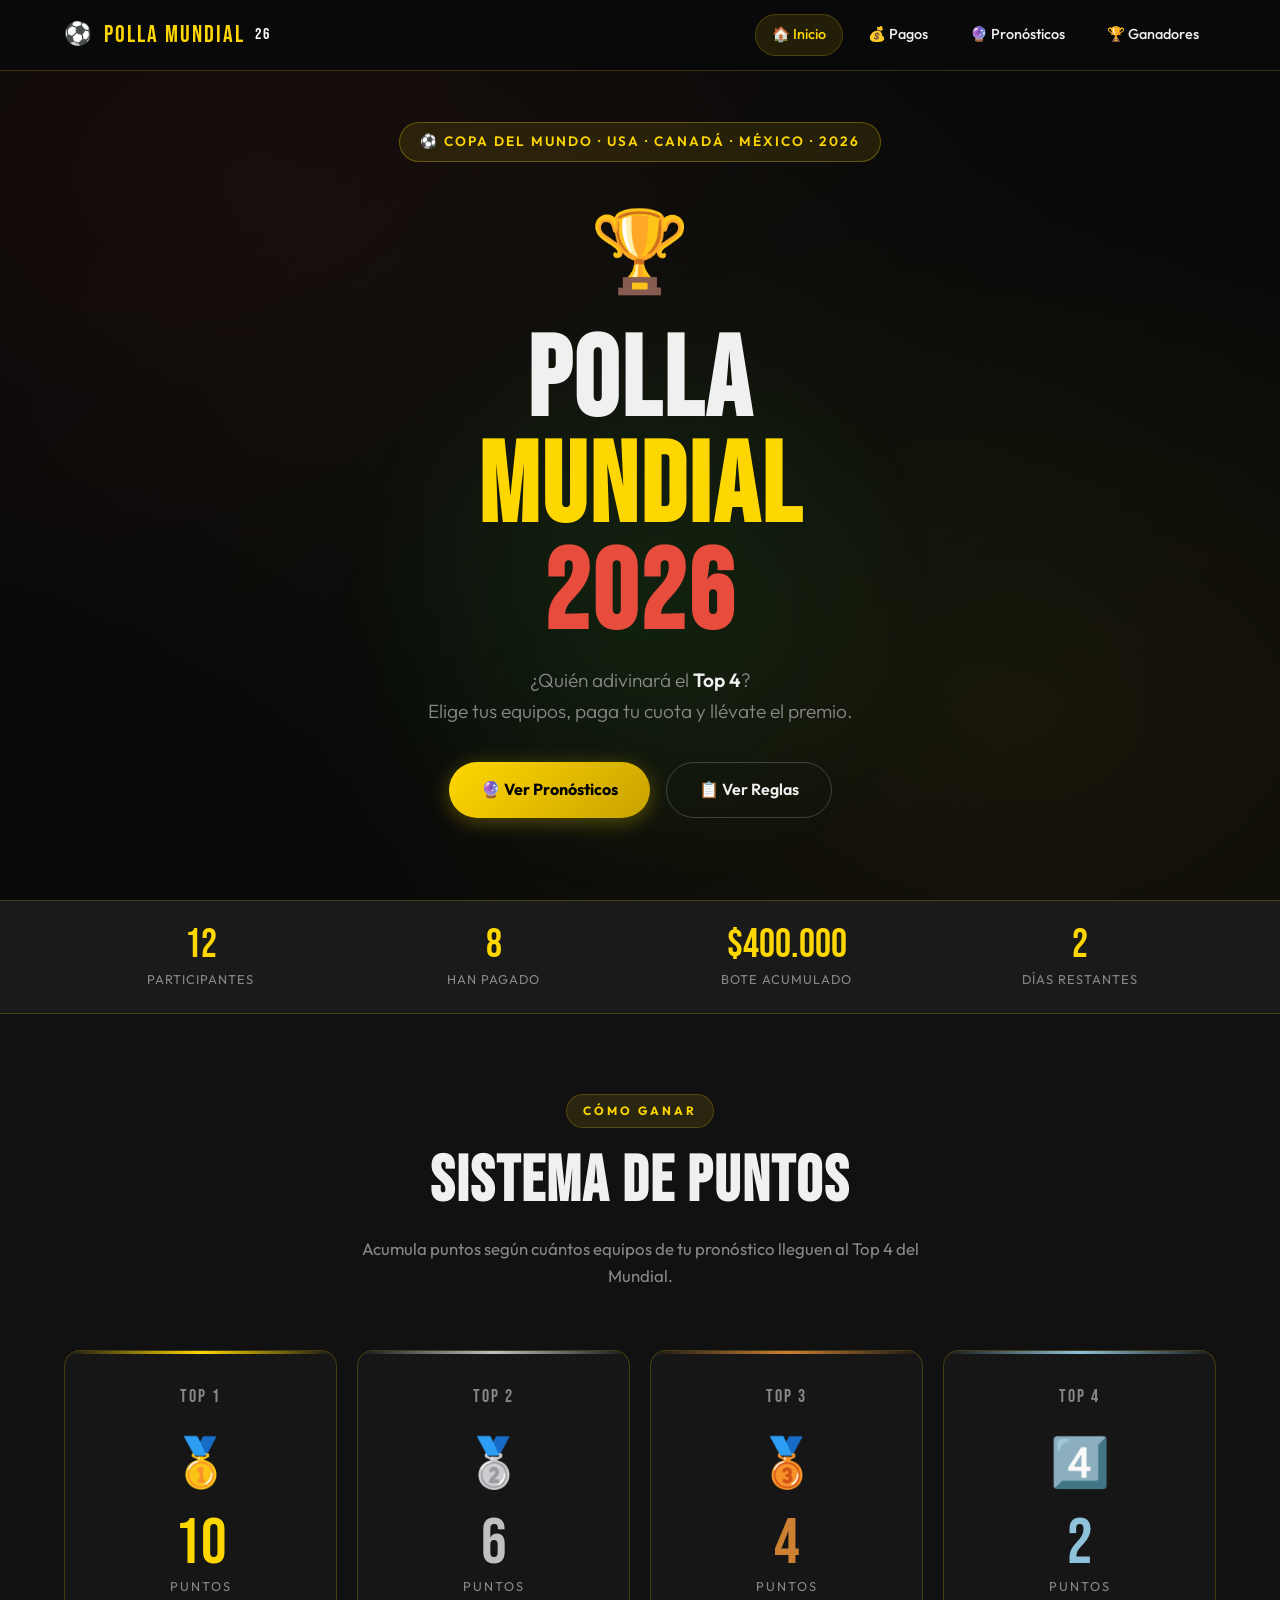
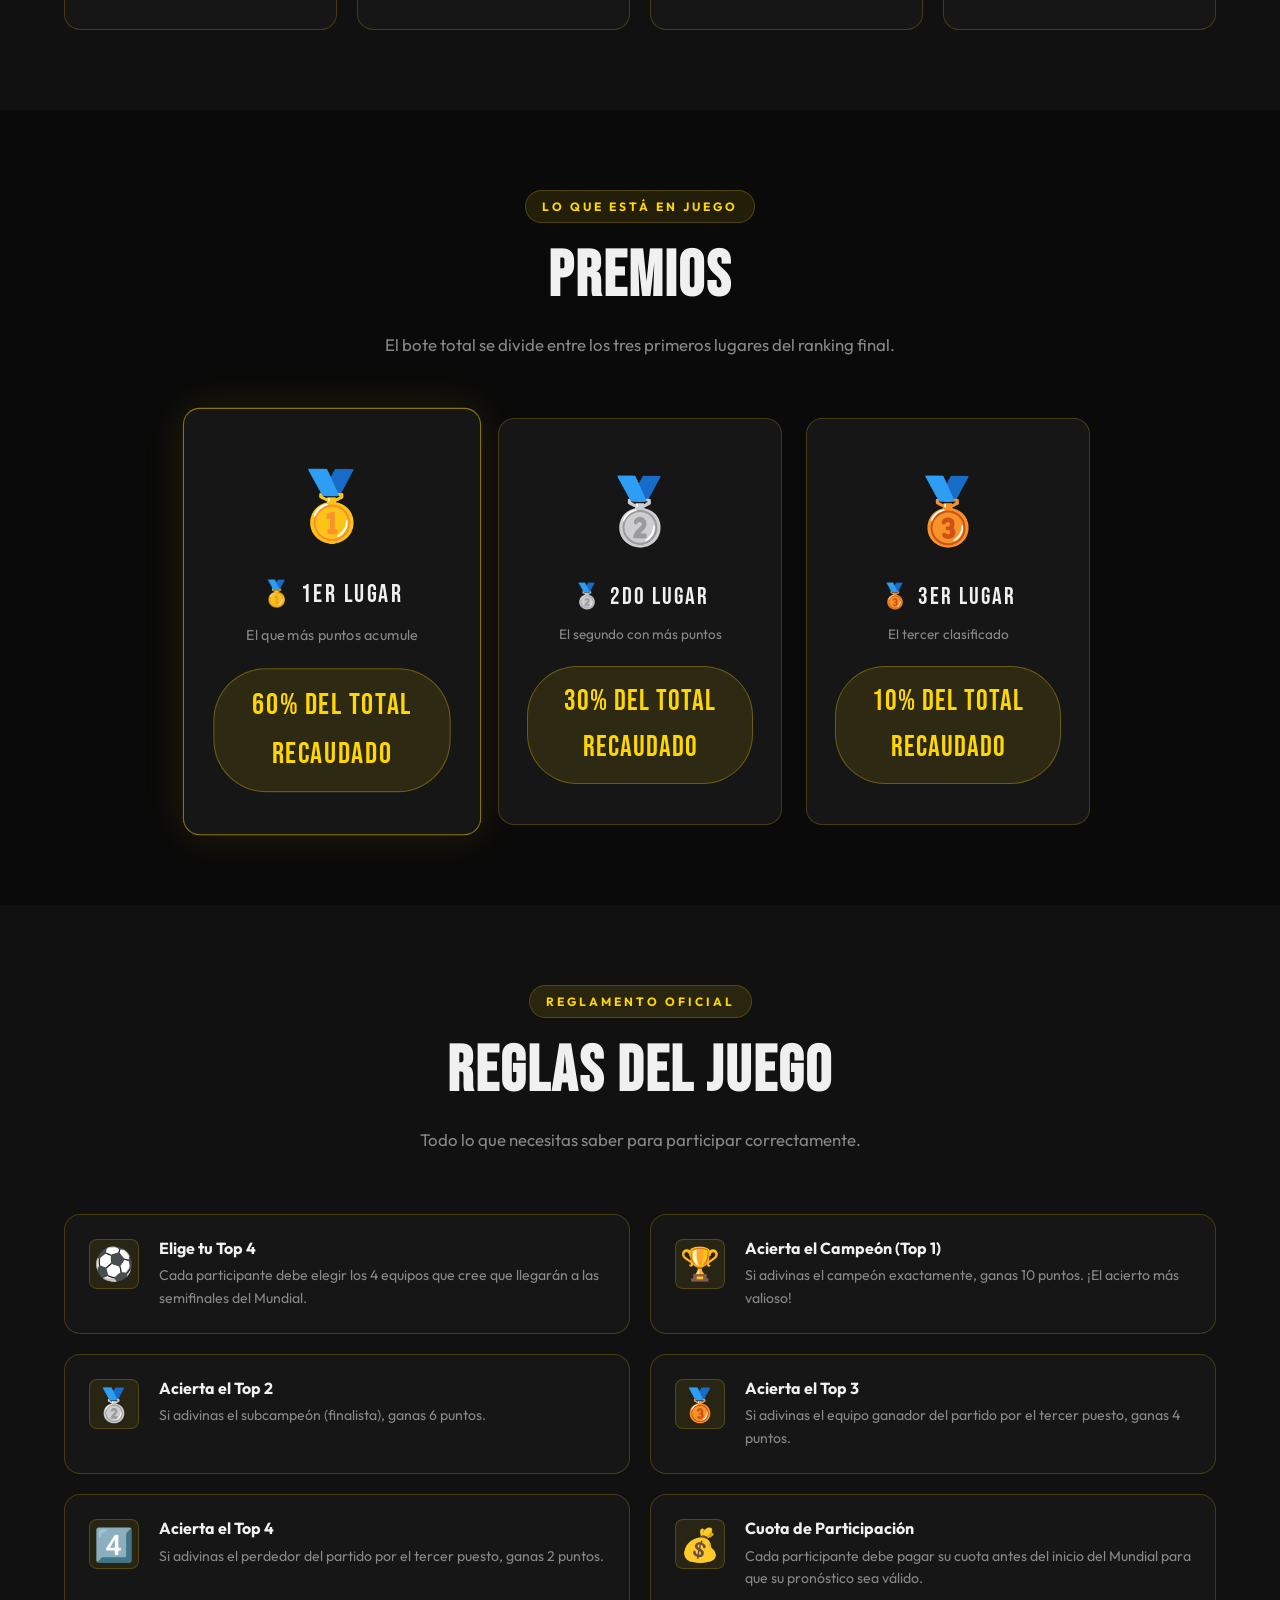
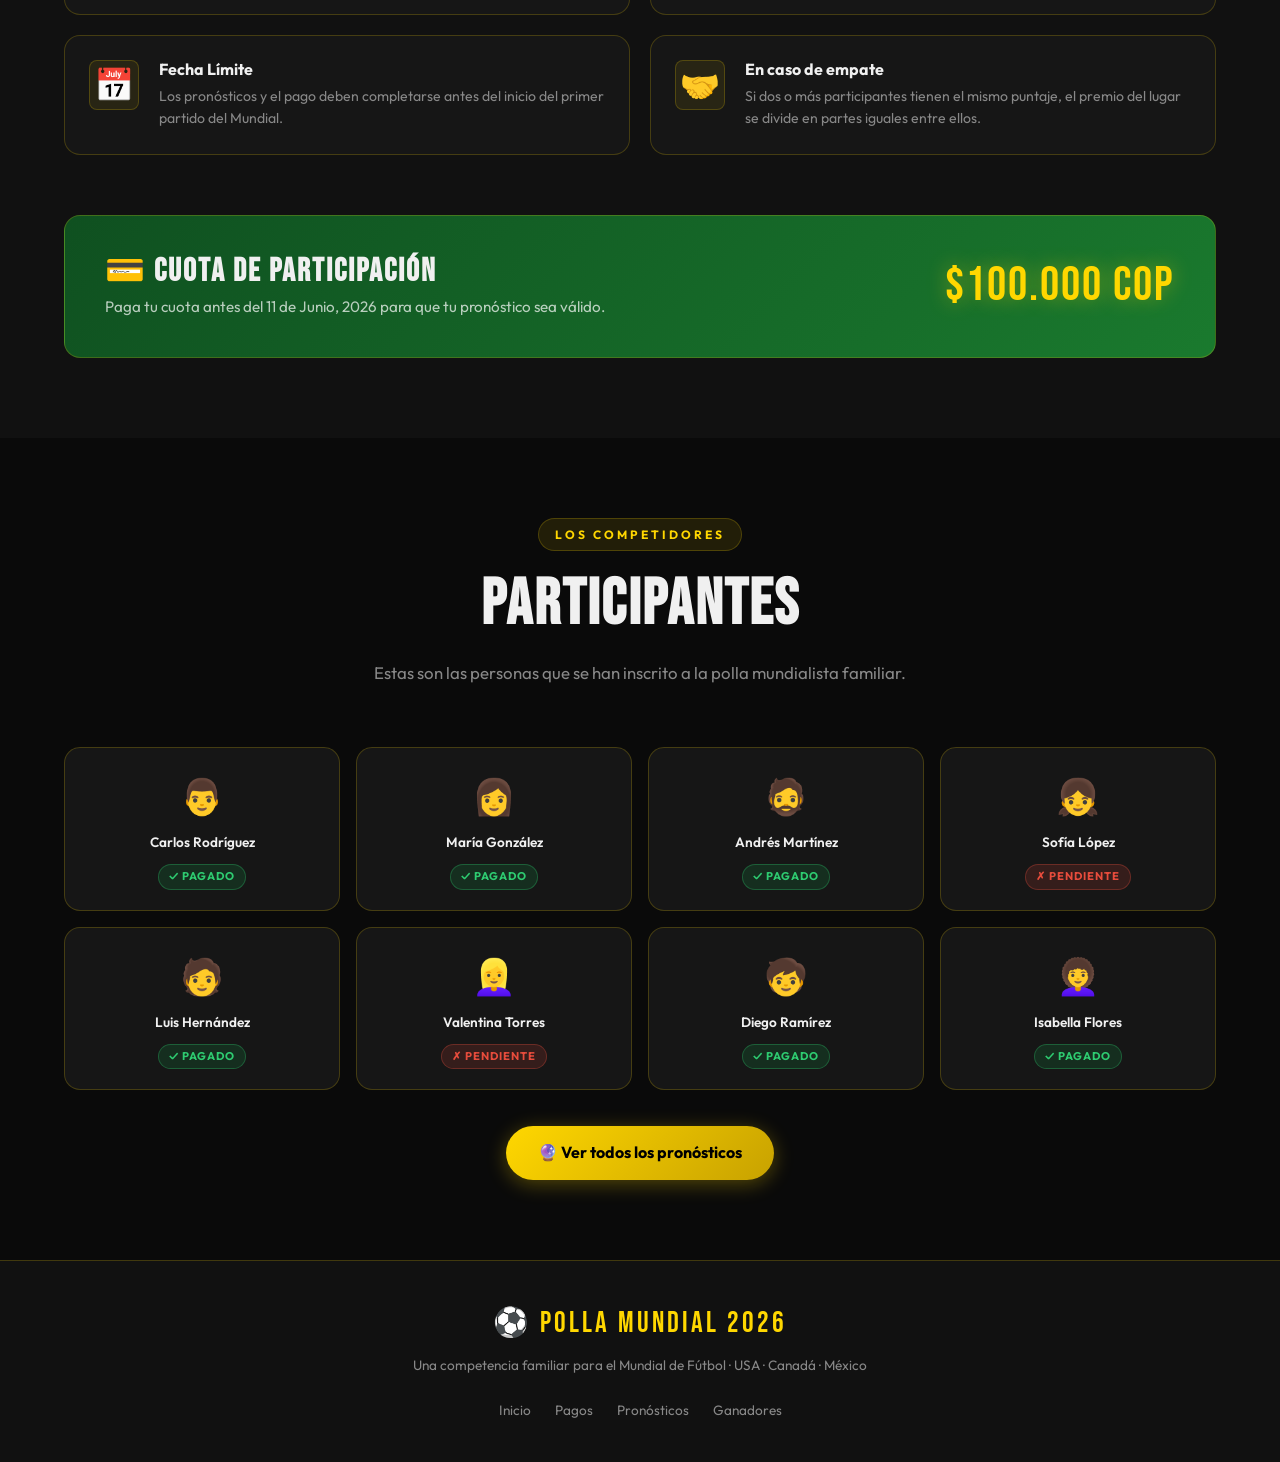
==== index.html @ 1002a7da "Initial commit – sitio Mundial 2026" ====
<!doctype html>
<html lang="es">
  <head>
    <meta charset="UTF-8" />
    <meta name="viewport" content="width=device-width, initial-scale=1.0" />
    <title>Polla Mundialista 2026 – Copa del Mundo Familiar</title>
    <meta
      name="description"
      content="Adivina el Top 4 del Mundial 2026 y compite con tu familia por increíbles premios. Consulta participantes, pronósticos y reglas."
    />
    <link rel="stylesheet" href="css/index.css" />
    <link
      rel="icon"
      href="data:image/svg+xml,<svg xmlns=%22http://www.w3.org/2000/svg%22 viewBox=%220 0 100 100%22><text y=%22.9em%22 font-size=%2290%22>⚽</text></svg>"
    />
  </head>
  <body>
    <!-- ===== NAVBAR ===== -->
    <nav>
      <div class="nav-inner">
          <button class="nav-toggle" aria-label="Menu"><span></span></button>
        <a href="index.html" class="nav-logo">
          <span class="ball">⚽</span> POLLA MUNDIAL
          <span style="color: white; font-size: 1rem">26</span>
        </a>
        <ul class="nav-links">
          <li><a href="index.html" class="active">🏠 Inicio</a></li>
          <li><a href="pagos.html">💰 Pagos</a></li>
          <li><a href="pronosticos.html">🔮 Pronósticos</a></li>
          <li><a href="ganadores.html">🏆 Ganadores</a></li>
        </ul>
      </div>
    </nav>

    <!-- ===== HERO ===== -->
    <header class="hero">
      <div class="hero-content">
        <div class="hero-badge">
          ⚽ Copa del Mundo · USA · Canadá · México · 2026
        </div>
        <span class="hero-trophy">🏆</span>
        <h1>
          POLLA<br />
          <span class="gold">MUNDIAL</span><br />
          <span class="red">2026</span>
        </h1>
        <p class="hero-subtitle">
          ¿Quién adivinará el <strong>Top 4</strong>?<br />
          Elige tus equipos, paga tu cuota y llévate el premio.
        </p>
        <div class="hero-buttons">
          <a href="pronosticos.html" class="btn-primary">🔮 Ver Pronósticos</a>
          <a href="#reglas" class="btn-secondary">📋 Ver Reglas</a>
        </div>
      </div>
    </header>

    <!-- ===== STATS BAR ===== -->
    <div class="stats-bar" id="stats-bar">
      <div class="stats-inner">
        <div class="stat-item">
          <div class="stat-number" id="stat-total">0</div>
          <div class="stat-label">Participantes</div>
        </div>
        <div class="stat-item">
          <div class="stat-number" id="stat-pagados">0</div>
          <div class="stat-label">Han Pagado</div>
        </div>
        <div class="stat-item">
          <div class="stat-number" id="stat-bote">$0</div>
          <div class="stat-label">Bote Acumulado</div>
        </div>
        <div class="stat-item">
          <div class="stat-number">2</div>
          <div class="stat-label">Días Restantes</div>
        </div>
      </div>
    </div>

    <!-- ===== SISTEMA DE PUNTOS ===== -->
    <section class="puntos-section" id="puntos">
      <div class="section-inner">
        <div class="section-header">
          <span class="section-tag">Cómo Ganar</span>
          <h2>SISTEMA DE PUNTOS</h2>
          <p>
            Acumula puntos según cuántos equipos de tu pronóstico lleguen al Top
            4 del Mundial.
          </p>
        </div>
        <div class="puntos-grid" id="puntos-grid"></div>
      </div>
    </section>

    <!-- ===== PREMIOS ===== -->
    <section class="premios-section" id="premios">
      <div class="section-inner">
        <div class="section-header">
          <span class="section-tag">Lo que está en juego</span>
          <h2>PREMIOS</h2>
          <p>
            El bote total se divide entre los tres primeros lugares del ranking
            final.
          </p>
        </div>
        <div class="premios-grid" id="premios-grid"></div>
      </div>
    </section>

    <!-- ===== REGLAS ===== -->
    <section class="reglas-section" id="reglas">
      <div class="section-inner">
        <div class="section-header">
          <span class="section-tag">Reglamento oficial</span>
          <h2>REGLAS DEL JUEGO</h2>
          <p>Todo lo que necesitas saber para participar correctamente.</p>
        </div>
        <div class="reglas-grid" id="reglas-grid"></div>

        <!-- Banner cuota -->
        <div class="cuota-banner">
          <div class="cuota-banner-text">
            <h3>💳 Cuota de Participación</h3>
            <p id="cuota-texto">
              Paga tu cuota antes del <span id="fecha-limite">---</span> para
              que tu pronóstico sea válido.
            </p>
          </div>
          <div class="cuota-amount" id="cuota-monto">---</div>
        </div>
      </div>
    </section>

    <!-- ===== PARTICIPANTES PREVIEW ===== -->
    <section class="participantes-section" id="participantes">
      <div class="section-inner">
        <div class="section-header">
          <span class="section-tag">Los competidores</span>
          <h2>PARTICIPANTES</h2>
          <p>
            Estas son las personas que se han inscrito a la polla mundialista
            familiar.
          </p>
        </div>
        <div class="participantes-preview" id="participantes-preview"></div>
        <div class="ver-todos-btn">
          <a href="pronosticos.html" class="btn-primary"
            >🔮 Ver todos los pronósticos</a
          >
        </div>
      </div>
    </section>

    <!-- ===== FOOTER ===== -->
    <footer>
      <div class="footer-logo">⚽ POLLA MUNDIAL 2026</div>
      <p>
        Una competencia familiar para el Mundial de Fútbol · USA · Canadá ·
        México
      </p>
      <ul class="footer-links">
        <li><a href="index.html">Inicio</a></li>
        <li><a href="pagos.html">Pagos</a></li>
        <li><a href="pronosticos.html">Pronósticos</a></li>
        <li><a href="ganadores.html">Ganadores</a></li>
      </ul>
    </footer>

    <!-- SCRIPTS -->
    <script src="js/data.js"></script>
      <script>
        const toggleBtn = document.querySelector('.nav-toggle');
        const navLinks = document.querySelector('.nav-links');
        if (toggleBtn && navLinks) {
          toggleBtn.addEventListener('click', () => {
            navLinks.classList.toggle('open');
          });
        }
      </script>
    <script>
      // ===== STATS =====
      const totalParticipantes = PARTICIPANTES.length;
      const totalPagados = PARTICIPANTES.filter((p) => p.pagado).length;
      const cuotaNum = parseFloat(
        INFO_POLLA.cuota.replace(/[^0-9.]/g, "").replace(".", ""),
      );
      const bote = totalPagados * 50000;

      document.getElementById("stat-total").textContent = totalParticipantes;
      document.getElementById("stat-pagados").textContent = totalPagados;
      document.getElementById("stat-bote").textContent =
        "$" + (totalPagados * 50000).toLocaleString("es-CO");

      // ===== INFO =====
      document.getElementById("cuota-monto").textContent = INFO_POLLA.cuota;
      document.getElementById("fecha-limite").textContent =
        INFO_POLLA.fechaLimite;

      // ===== PUNTOS GRID =====
      const puntosData = [
        { pos: "TOP 1", medal: "🥇", pts: PUNTOS.top1, color: "#FFD700" },
        { pos: "TOP 2", medal: "🥈", pts: PUNTOS.top2, color: "#C0C0C0" },
        { pos: "TOP 3", medal: "🥉", pts: PUNTOS.top3, color: "#CD7F32" },
        { pos: "TOP 4", medal: "4️⃣", pts: PUNTOS.top4, color: "#8EC1DA" },
      ];

      const puntosGrid = document.getElementById("puntos-grid");
      puntosData.forEach((p) => {
        puntosGrid.innerHTML += `
      <div class="punto-card" style="--card-color: ${p.color}">
        <div class="position">${p.pos}</div>
        <span class="medal">${p.medal}</span>
        <div class="points">${p.pts}</div>
        <div class="points-label">Puntos</div>
      </div>`;
      });

      // ===== PREMIOS GRID =====
      const premiosGrid = document.getElementById("premios-grid");
      PREMIOS.forEach((pr, i) => {
        const medals = ["🥇", "🥈", "🥉"];
        premiosGrid.innerHTML += `
      <div class="premio-card ${i === 0 ? "first" : ""}">
        <span class="medal-big">${medals[i]}</span>
        <div class="lugar">${pr.posicion}</div>
        <div class="desc">${pr.descripcion}</div>
        <div class="monto">${pr.premio}</div>
      </div>`;
      });

      // ===== REGLAS GRID =====
      const reglasGrid = document.getElementById("reglas-grid");
      REGLAS.forEach((r) => {
        reglasGrid.innerHTML += `
      <div class="regla-card">
        <div class="regla-icon">${r.icono}</div>
        <div class="regla-text">
          <h3>${r.titulo}</h3>
          <p>${r.descripcion}</p>
        </div>
      </div>`;
      });

      // ===== PARTICIPANTES PREVIEW (solo 8) =====
      const previewGrid = document.getElementById("participantes-preview");
      PARTICIPANTES.slice(0, 8).forEach((p) => {
        previewGrid.innerHTML += `
      <div class="participante-mini">
        <div class="avatar">${p.emoji}</div>
        <div class="pname">${p.nombre}</div>
        <span class="badge-pagado ${p.pagado ? "si" : "no"}">${p.pagado ? "✓ Pagado" : "✗ Pendiente"}</span>
      </div>`;
      });
    </script>
  </body>
</html>
---- css/index.css ----
/* =============================================
   CSS - PÁGINA PRINCIPAL (index.html)
   Estilo: Mundial de Fútbol 2026
   ============================================= */

@import "./common.css";
@import url('https://fonts.googleapis.com/css2?family=Bebas+Neue&family=Outfit:wght@300;400;500;600;700;800&display=swap');

/* === VARIABLES Y RESET === */
:root {
  --gold: #FFD700;
  --gold-dark: #C8A200;
  --gold-light: #FFF0A0;
  --red: #C0392B;
  --red-dark: #922B21;
  --green: #1A7A2E;
  --green-dark: #0F5020;
  --dark: #0A0A0A;
  --dark-2: #111111;
  --dark-3: #1A1A1A;
  --dark-4: #222222;
  --dark-card: #161616;
  --text-light: #F0F0F0;
  --text-muted: #888888;
  --text-accent: #FFD700;
  --border: rgba(255, 215, 0, 0.2);
  --shadow-gold: 0 0 30px rgba(255, 215, 0, 0.15);
  --radius: 16px;
  --radius-sm: 8px;
}

* {
  margin: 0;
  padding: 0;
  box-sizing: border-box;
}

html { scroll-behavior: smooth; }

body {
  font-family: 'Outfit', sans-serif;
  background-color: var(--dark);
  color: var(--text-light);
  overflow-x: hidden;
  line-height: 1.6;
}

/* === FONDO ANIMADO === */
body::before {
  content: '';
  position: fixed;
  top: 0; left: 0;
  width: 100%; height: 100%;
  background:
    radial-gradient(ellipse at 20% 20%, rgba(192, 57, 43, 0.08) 0%, transparent 50%),
    radial-gradient(ellipse at 80% 80%, rgba(255, 215, 0, 0.06) 0%, transparent 50%),
    radial-gradient(ellipse at 50% 50%, rgba(26, 122, 46, 0.05) 0%, transparent 70%);
  pointer-events: none;
  z-index: 0;
}

/* === NAVBAR === */
nav {
  position: fixed;
  top: 0; left: 0; right: 0;
  z-index: 1000;
  background: rgba(10, 10, 10, 0.92);
  backdrop-filter: blur(20px);
  border-bottom: 1px solid var(--border);
  padding: 0 5%;
}

.nav-inner {
  max-width: 1200px;
  margin: 0 auto;
  display: flex;
  align-items: center;
  justify-content: space-between;
  height: 70px;
}

.nav-logo {
  display: flex;
  align-items: center;
  gap: 10px;
  text-decoration: none;
  font-family: 'Bebas Neue', sans-serif;
  font-size: 1.5rem;
  letter-spacing: 2px;
  color: var(--gold);
}

.nav-logo span.ball {
  font-size: 1.4rem;
  animation: spin 4s linear infinite;
}

@keyframes spin {
  from { transform: rotate(0deg); }
  to { transform: rotate(360deg); }
}

.nav-links {
  display: flex;
  gap: 8px;
  list-style: none;
}

.nav-links a {
  display: flex;
  align-items: center;
  gap: 6px;
  color: var(--text-light);
  text-decoration: none;
  font-size: 0.9rem;
  font-weight: 500;
  padding: 8px 16px;
  border-radius: 50px;
  transition: all 0.3s ease;
  border: 1px solid transparent;
}

.nav-links a:hover,
.nav-links a.active {
  color: var(--gold);
  background: rgba(255, 215, 0, 0.1);
  border-color: var(--border);
}

/* === HERO SECTION === */
.hero {
  position: relative;
  min-height: 100vh;
  display: flex;
  align-items: center;
  justify-content: center;
  text-align: center;
  padding: 100px 20px 60px;
  overflow: hidden;
  z-index: 1;
}

/* Grass field lines effect */
.hero::after {
  content: '';
  position: absolute;
  bottom: 0; left: 50%;
  transform: translateX(-50%);
  width: 600px; height: 600px;
  background: radial-gradient(circle, rgba(26, 122, 46, 0.15) 0%, transparent 70%);
  border-radius: 50%;
  pointer-events: none;
}

.hero-content { position: relative; z-index: 2; max-width: 800px; }

.hero-badge {
  display: inline-flex;
  align-items: center;
  gap: 8px;
  background: rgba(255, 215, 0, 0.1);
  border: 1px solid rgba(255, 215, 0, 0.3);
  color: var(--gold);
  font-size: 0.85rem;
  font-weight: 600;
  letter-spacing: 2px;
  text-transform: uppercase;
  padding: 8px 20px;
  border-radius: 50px;
  margin-bottom: 24px;
  animation: fadeDown 0.8s ease forwards;
}

.hero-trophy {
  font-size: 5rem;
  margin-bottom: 16px;
  animation: float 3s ease-in-out infinite;
  display: block;
}

@keyframes float {
  0%, 100% { transform: translateY(0); }
  50% { transform: translateY(-12px); }
}

@keyframes fadeDown {
  from { opacity: 0; transform: translateY(-20px); }
  to { opacity: 1; transform: translateY(0); }
}

.hero h1 {
  font-family: 'Bebas Neue', sans-serif;
  font-size: clamp(3.5rem, 9vw, 7rem);
  line-height: 0.95;
  letter-spacing: 3px;
  margin-bottom: 16px;
  animation: fadeUp 0.8s ease 0.2s both;
}

@keyframes fadeUp {
  from { opacity: 0; transform: translateY(30px); }
  to { opacity: 1; transform: translateY(0); }
}

.hero h1 .gold { color: var(--gold); }
.hero h1 .red { color: #E74C3C; }

.hero-subtitle {
  font-size: 1.2rem;
  color: var(--text-muted);
  margin-bottom: 36px;
  font-weight: 300;
  animation: fadeUp 0.8s ease 0.3s both;
}

.hero-subtitle strong { color: var(--text-light); font-weight: 600; }

.hero-buttons {
  display: flex;
  gap: 16px;
  justify-content: center;
  flex-wrap: wrap;
  animation: fadeUp 0.8s ease 0.4s both;
}

.btn-primary {
  display: inline-flex;
  align-items: center;
  gap: 8px;
  background: linear-gradient(135deg, var(--gold), var(--gold-dark));
  color: #000;
  font-family: 'Outfit', sans-serif;
  font-size: 1rem;
  font-weight: 700;
  padding: 14px 32px;
  border-radius: 50px;
  text-decoration: none;
  transition: all 0.3s ease;
  box-shadow: 0 4px 20px rgba(255, 215, 0, 0.3);
}

.btn-primary:hover {
  transform: translateY(-3px);
  box-shadow: 0 8px 30px rgba(255, 215, 0, 0.5);
}

.btn-secondary {
  display: inline-flex;
  align-items: center;
  gap: 8px;
  background: transparent;
  color: var(--text-light);
  font-family: 'Outfit', sans-serif;
  font-size: 1rem;
  font-weight: 600;
  padding: 14px 32px;
  border-radius: 50px;
  text-decoration: none;
  border: 1px solid rgba(255, 255, 255, 0.2);
  transition: all 0.3s ease;
}

.btn-secondary:hover {
  border-color: var(--gold);
  color: var(--gold);
  transform: translateY(-3px);
}

/* === STATS BAR === */
.stats-bar {
  position: relative;
  z-index: 1;
  background: var(--dark-3);
  border-top: 1px solid var(--border);
  border-bottom: 1px solid var(--border);
  padding: 24px 5%;
}

.stats-inner {
  max-width: 1200px;
  margin: 0 auto;
  display: grid;
  grid-template-columns: repeat(4, 1fr);
  gap: 20px;
  text-align: center;
}

.stat-item {}
.stat-number {
  font-family: 'Bebas Neue', sans-serif;
  font-size: 2.5rem;
  color: var(--gold);
  line-height: 1;
}

.stat-label {
  font-size: 0.8rem;
  color: var(--text-muted);
  text-transform: uppercase;
  letter-spacing: 1px;
  margin-top: 4px;
}

/* === SECCIONES GENERALES === */
section {
  position: relative;
  z-index: 1;
  padding: 80px 5%;
}

.section-inner { max-width: 1200px; margin: 0 auto; }

.section-header {
  text-align: center;
  margin-bottom: 60px;
}

.section-tag {
  display: inline-block;
  background: rgba(255, 215, 0, 0.1);
  color: var(--gold);
  font-size: 0.75rem;
  font-weight: 700;
  letter-spacing: 3px;
  text-transform: uppercase;
  padding: 6px 16px;
  border-radius: 50px;
  margin-bottom: 16px;
  border: 1px solid rgba(255, 215, 0, 0.2);
}

.section-header h2 {
  font-family: 'Bebas Neue', sans-serif;
  font-size: clamp(2.5rem, 5vw, 4rem);
  letter-spacing: 2px;
  margin-bottom: 16px;
}

.section-header p {
  color: var(--text-muted);
  font-size: 1.05rem;
  max-width: 600px;
  margin: 0 auto;
}

/* === SECCIÓN PUNTOS === */
.puntos-section { background: var(--dark-2); }

.puntos-grid {
  display: grid;
  grid-template-columns: repeat(4, 1fr);
  gap: 20px;
}

.punto-card {
  background: var(--dark-card);
  border: 1px solid var(--border);
  border-radius: var(--radius);
  padding: 32px 20px;
  text-align: center;
  transition: all 0.3s ease;
  position: relative;
  overflow: hidden;
}

.punto-card::before {
  content: '';
  position: absolute;
  top: 0; left: 0; right: 0;
  height: 3px;
  background: linear-gradient(90deg, transparent, var(--card-color, var(--gold)), transparent);
}

.punto-card:hover {
  transform: translateY(-6px);
  box-shadow: var(--shadow-gold);
  border-color: rgba(255, 215, 0, 0.4);
}

.punto-card .position {
  font-family: 'Bebas Neue', sans-serif;
  font-size: 1.1rem;
  letter-spacing: 2px;
  color: var(--text-muted);
  margin-bottom: 12px;
}

.punto-card .medal { font-size: 3rem; margin-bottom: 12px; display: block; }

.punto-card .points {
  font-family: 'Bebas Neue', sans-serif;
  font-size: 4rem;
  line-height: 1;
  color: var(--card-color, var(--gold));
}

.punto-card .points-label {
  font-size: 0.8rem;
  color: var(--text-muted);
  text-transform: uppercase;
  letter-spacing: 2px;
}

/* === SECCIÓN PREMIOS === */
.premios-section { background: var(--dark); }

.premios-grid {
  display: grid;
  grid-template-columns: repeat(3, 1fr);
  gap: 24px;
  max-width: 900px;
  margin: 0 auto;
}

.premio-card {
  background: var(--dark-card);
  border: 1px solid var(--border);
  border-radius: var(--radius);
  padding: 40px 28px;
  text-align: center;
  position: relative;
  overflow: hidden;
  transition: all 0.3s ease;
}

.premio-card.first {
  transform: scale(1.05);
  border-color: rgba(255, 215, 0, 0.5);
  box-shadow: 0 0 40px rgba(255, 215, 0, 0.1);
}

.premio-card:hover { transform: scale(1.07); }

.premio-card .medal-big { font-size: 4rem; margin-bottom: 16px; display: block; }
.premio-card .lugar {
  font-family: 'Bebas Neue', sans-serif;
  font-size: 1.5rem;
  letter-spacing: 2px;
  margin-bottom: 8px;
}

.premio-card .desc {
  font-size: 0.85rem;
  color: var(--text-muted);
  margin-bottom: 20px;
}

.premio-card .monto {
  font-family: 'Bebas Neue', sans-serif;
  font-size: 1.8rem;
  letter-spacing: 1px;
  padding: 12px 24px;
  border-radius: 50px;
  background: rgba(255, 215, 0, 0.1);
  border: 1px solid rgba(255, 215, 0, 0.3);
  color: var(--gold);
}

/* === SECCIÓN REGLAS === */
.reglas-section { background: var(--dark-2); }

.reglas-grid {
  display: grid;
  grid-template-columns: repeat(2, 1fr);
  gap: 20px;
}

.regla-card {
  background: var(--dark-card);
  border: 1px solid var(--border);
  border-radius: var(--radius);
  padding: 24px;
  display: flex;
  gap: 20px;
  align-items: flex-start;
  transition: all 0.3s ease;
}

.regla-card:hover {
  border-color: rgba(255, 215, 0, 0.4);
  transform: translateX(4px);
}

.regla-icon {
  font-size: 2rem;
  min-width: 50px;
  height: 50px;
  display: flex;
  align-items: center;
  justify-content: center;
  background: rgba(255, 215, 0, 0.08);
  border-radius: var(--radius-sm);
  border: 1px solid var(--border);
}

.regla-text h3 {
  font-size: 1rem;
  font-weight: 700;
  margin-bottom: 6px;
  color: var(--text-light);
}

.regla-text p {
  font-size: 0.88rem;
  color: var(--text-muted);
  line-height: 1.6;
}

/* === SECCIÓN PARTICIPANTES PREVIEW === */
.participantes-section { background: var(--dark); }

.participantes-preview {
  display: grid;
  grid-template-columns: repeat(4, 1fr);
  gap: 16px;
  margin-bottom: 36px;
}

.participante-mini {
  background: var(--dark-card);
  border: 1px solid var(--border);
  border-radius: var(--radius);
  padding: 20px 16px;
  text-align: center;
  transition: all 0.3s ease;
}

.participante-mini:hover {
  border-color: rgba(255, 215, 0, 0.4);
  transform: translateY(-4px);
}

.participante-mini .avatar {
  font-size: 2.2rem;
  margin-bottom: 8px;
}

.participante-mini .pname {
  font-size: 0.85rem;
  font-weight: 600;
  margin-bottom: 8px;
  color: var(--text-light);
}

.badge-pagado {
  display: inline-block;
  font-size: 0.7rem;
  font-weight: 700;
  padding: 3px 10px;
  border-radius: 50px;
  text-transform: uppercase;
  letter-spacing: 1px;
}

.badge-pagado.si {
  background: rgba(26, 188, 88, 0.15);
  color: #2ECC71;
  border: 1px solid rgba(46, 204, 113, 0.3);
}

.badge-pagado.no {
  background: rgba(231, 76, 60, 0.15);
  color: #E74C3C;
  border: 1px solid rgba(231, 76, 60, 0.3);
}

.ver-todos-btn {
  text-align: center;
}

/* === INFO CUOTA === */
.cuota-banner {
  background: linear-gradient(135deg, var(--green-dark), var(--green));
  border: 1px solid rgba(255, 215, 0, 0.2);
  border-radius: var(--radius);
  padding: 32px 40px;
  display: flex;
  align-items: center;
  justify-content: space-between;
  gap: 20px;
  flex-wrap: wrap;
  margin-top: 60px;
}

.cuota-banner-text h3 {
  font-family: 'Bebas Neue', sans-serif;
  font-size: 2rem;
  letter-spacing: 2px;
  margin-bottom: 4px;
}

.cuota-banner-text p {
  color: rgba(255, 255, 255, 0.7);
  font-size: 0.95rem;
}

.cuota-amount {
  font-family: 'Bebas Neue', sans-serif;
  font-size: 3rem;
  color: var(--gold);
  letter-spacing: 2px;
  text-shadow: 0 0 20px rgba(255, 215, 0, 0.4);
}

/* === FOOTER === */
footer {
  background: var(--dark-2);
  border-top: 1px solid var(--border);
  padding: 40px 5%;
  text-align: center;
  position: relative;
  z-index: 1;
}

footer .footer-logo {
  font-family: 'Bebas Neue', sans-serif;
  font-size: 1.8rem;
  letter-spacing: 3px;
  color: var(--gold);
  margin-bottom: 8px;
}

footer p {
  color: var(--text-muted);
  font-size: 0.85rem;
  margin-bottom: 20px;
}

.footer-links {
  display: flex;
  gap: 24px;
  justify-content: center;
  list-style: none;
}

.footer-links a {
  color: var(--text-muted);
  text-decoration: none;
  font-size: 0.85rem;
  transition: color 0.3s;
}

.footer-links a:hover { color: var(--gold); }

/* === RESPONSIVE === */
@media (max-width: 900px) {
  .puntos-grid { grid-template-columns: repeat(2, 1fr); }
  .premios-grid { grid-template-columns: 1fr; }
  .premio-card.first { transform: scale(1); }
  .reglas-grid { grid-template-columns: 1fr; }
  .participantes-preview { grid-template-columns: repeat(2, 1fr); }
  .stats-inner { grid-template-columns: repeat(2, 1fr); }
}

@media (max-width: 600px) {
  .nav-links { display: none; }
  .puntos-grid { grid-template-columns: repeat(2, 1fr); }
  .participantes-preview { grid-template-columns: repeat(2, 1fr); }
  .cuota-banner { flex-direction: column; text-align: center; }
  .hero h1 { font-size: 3.5rem; }
}
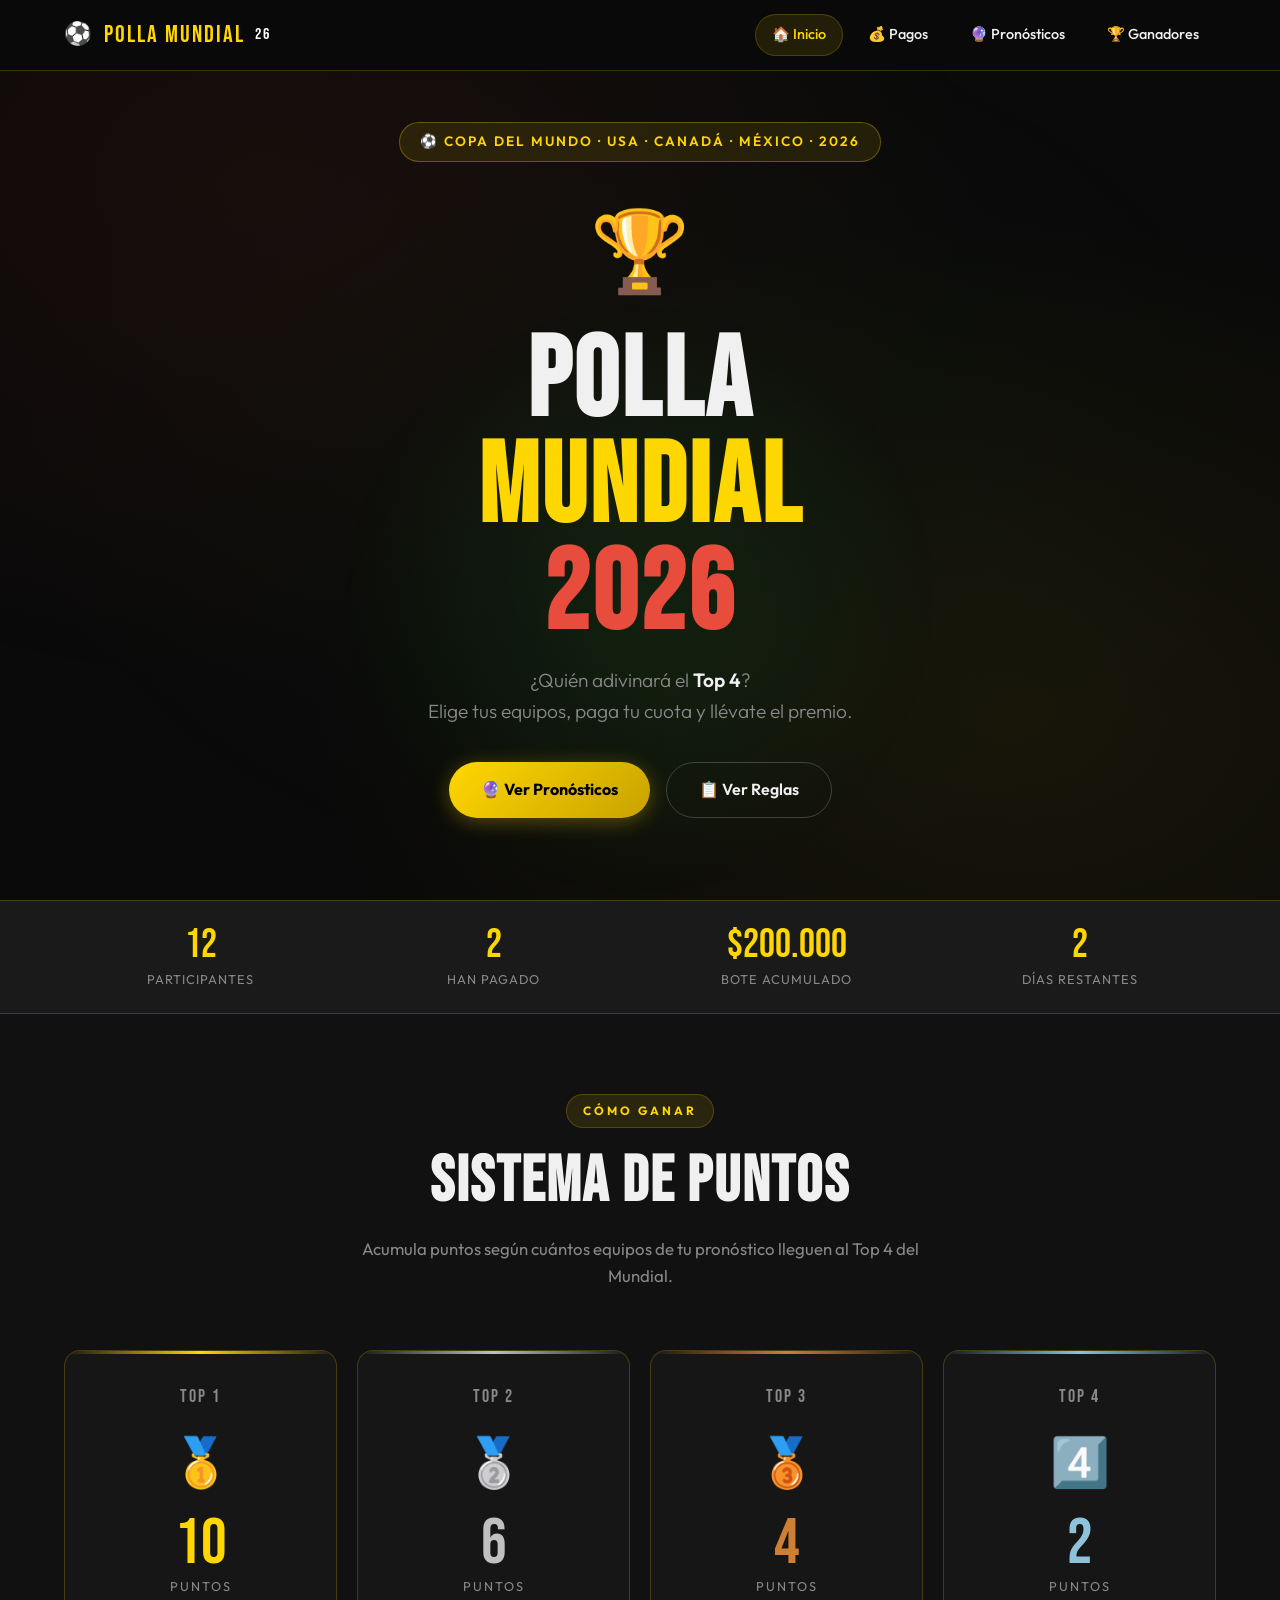
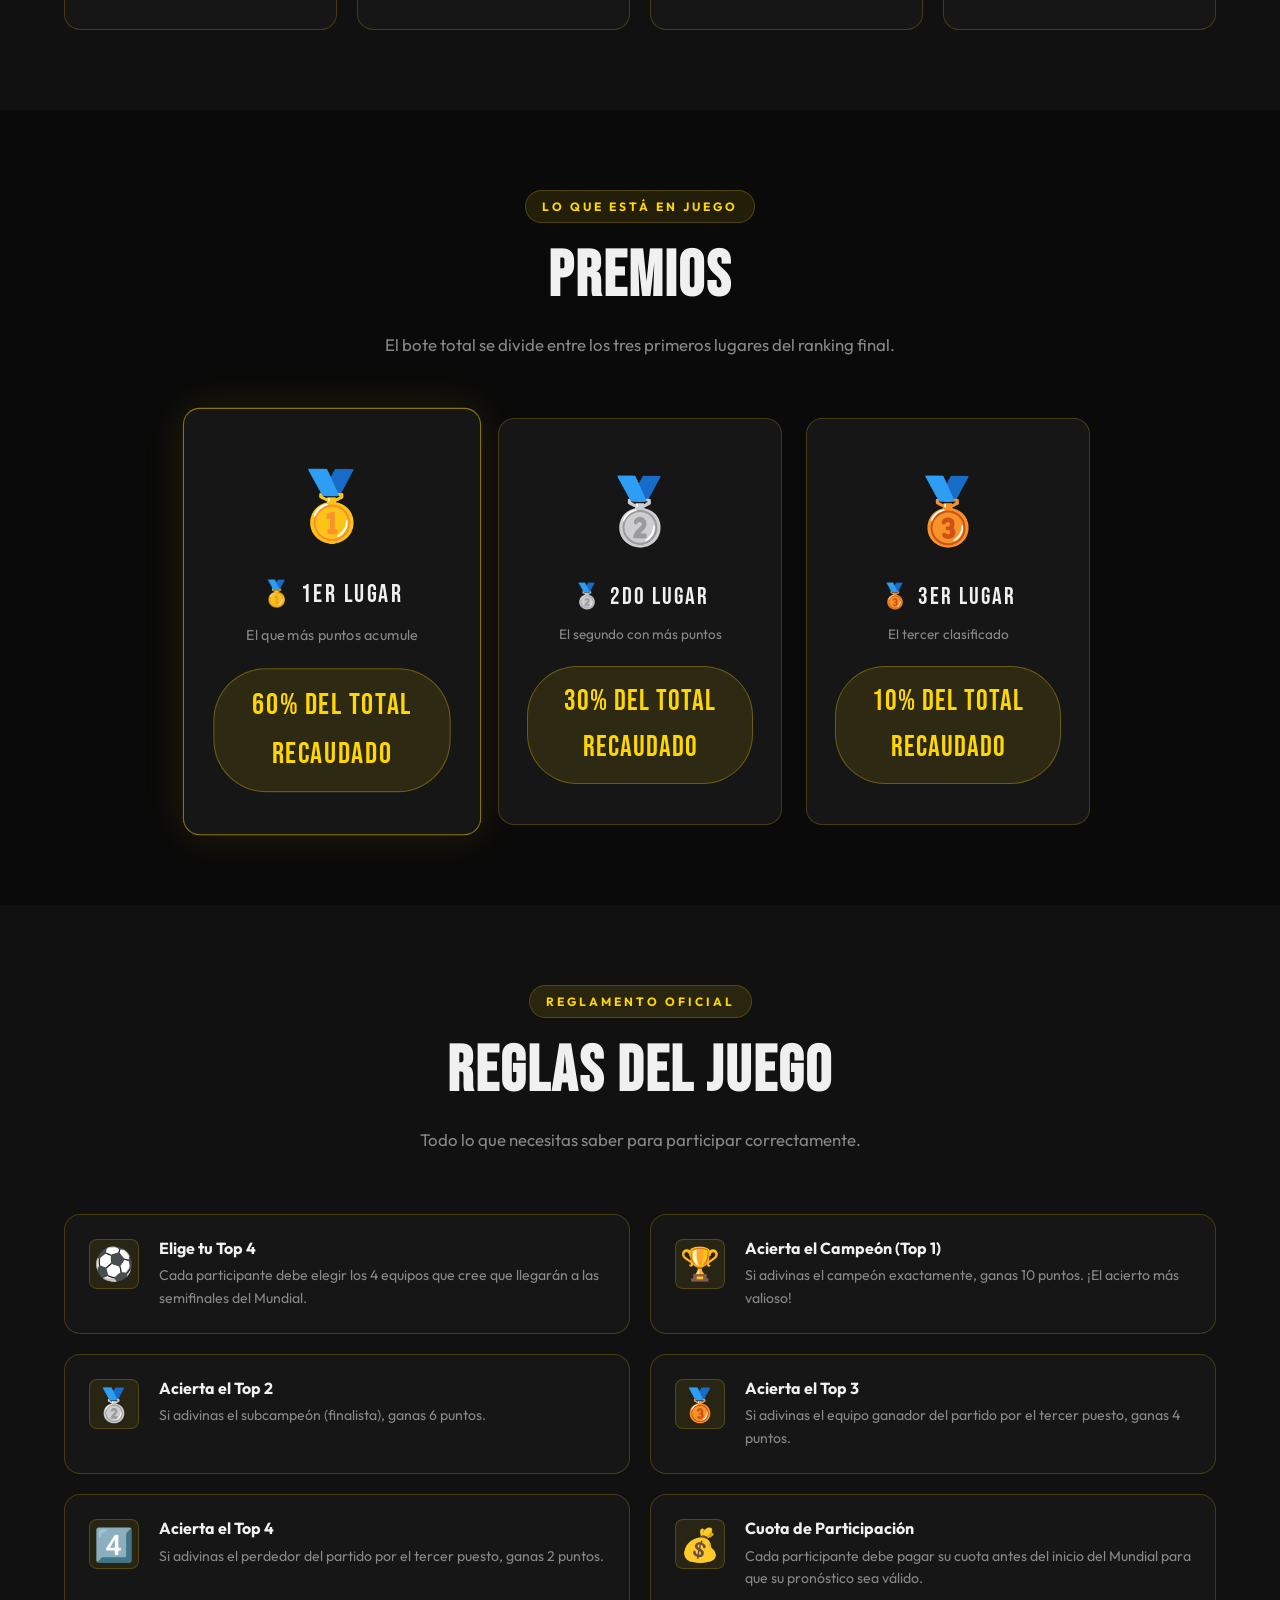
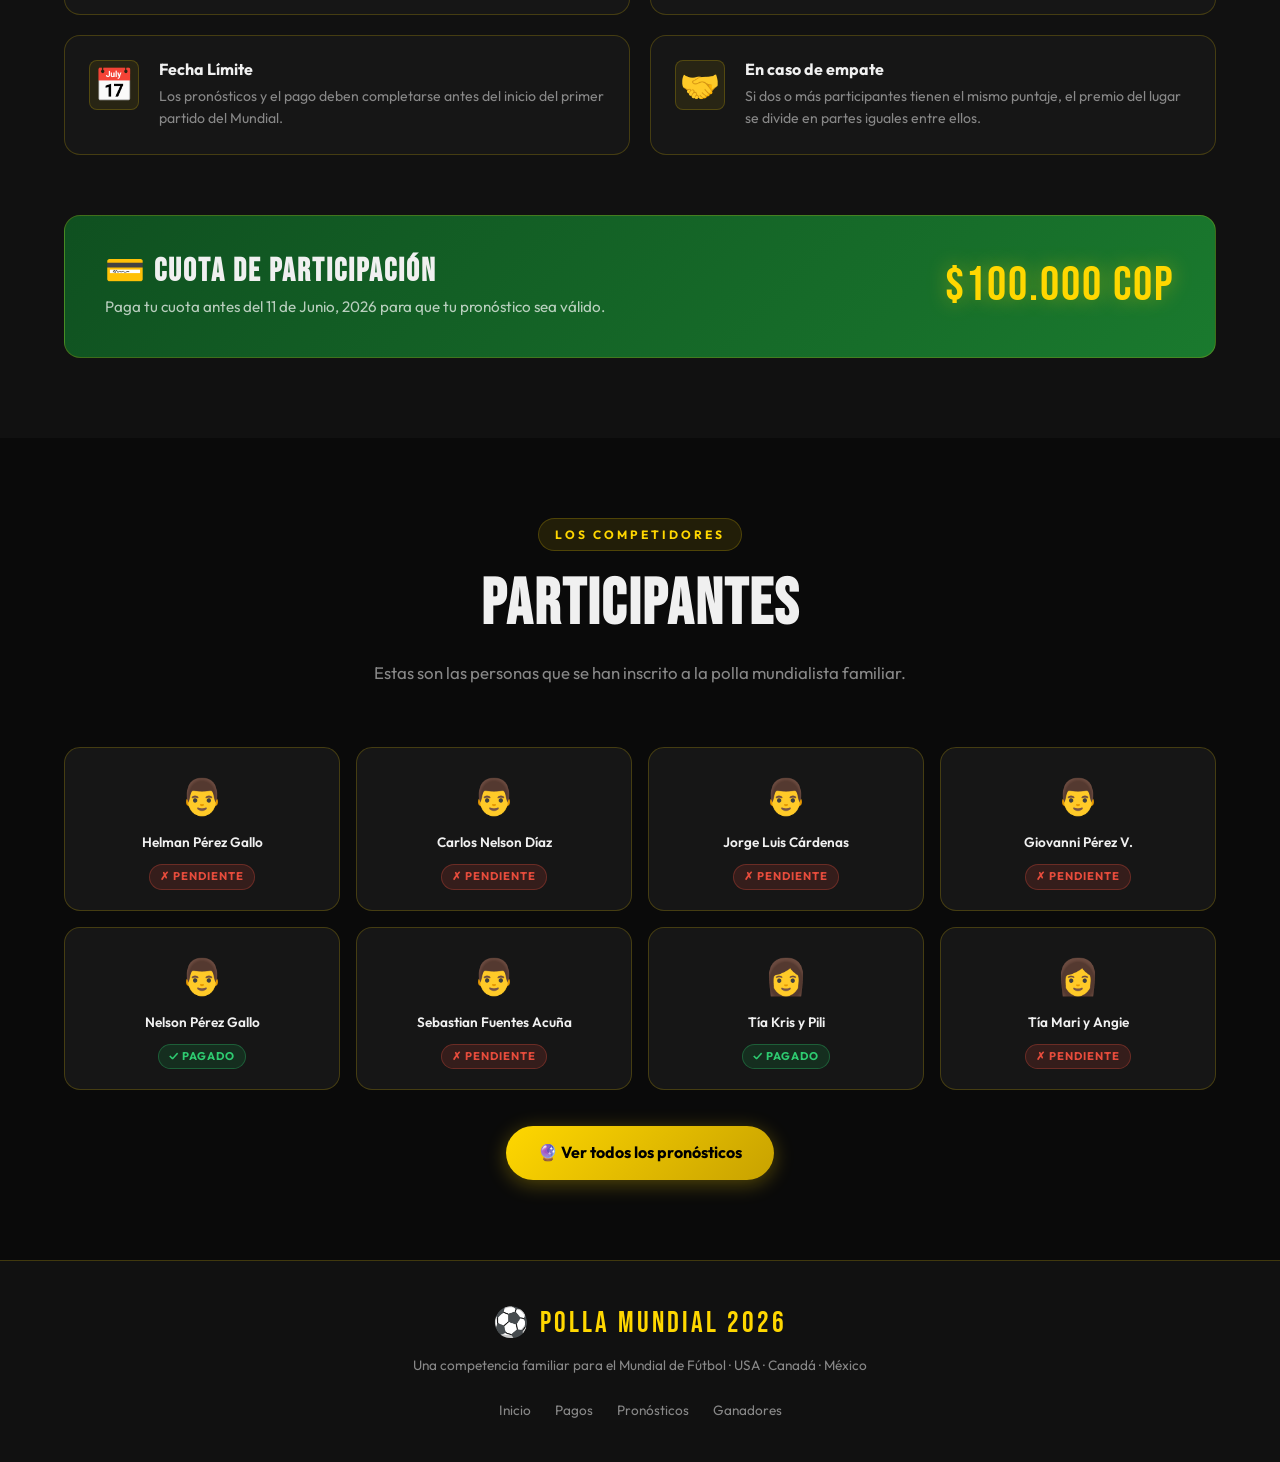
==== commit 2eaf8fec: "feat: add participants data file and update pool fee to 100,000 COP" ====
--- a/index.html
+++ b/index.html
@@ -18,7 +18,7 @@
     <!-- ===== NAVBAR ===== -->
     <nav>
       <div class="nav-inner">
-          <button class="nav-toggle" aria-label="Menu"><span></span></button>
+        <button class="nav-toggle" aria-label="Menu"><span></span></button>
         <a href="index.html" class="nav-logo">
           <span class="ball">⚽</span> POLLA MUNDIAL
           <span style="color: white; font-size: 1rem">26</span>
@@ -168,15 +168,15 @@
 
     <!-- SCRIPTS -->
     <script src="js/data.js"></script>
-      <script>
-        const toggleBtn = document.querySelector('.nav-toggle');
-        const navLinks = document.querySelector('.nav-links');
-        if (toggleBtn && navLinks) {
-          toggleBtn.addEventListener('click', () => {
-            navLinks.classList.toggle('open');
-          });
-        }
-      </script>
+    <script>
+      const toggleBtn = document.querySelector(".nav-toggle");
+      const navLinks = document.querySelector(".nav-links");
+      if (toggleBtn && navLinks) {
+        toggleBtn.addEventListener("click", () => {
+          navLinks.classList.toggle("open");
+        });
+      }
+    </script>
     <script>
       // ===== STATS =====
       const totalParticipantes = PARTICIPANTES.length;
@@ -184,12 +184,12 @@
       const cuotaNum = parseFloat(
         INFO_POLLA.cuota.replace(/[^0-9.]/g, "").replace(".", ""),
       );
-      const bote = totalPagados * 50000;
+      const bote = totalPagados * 100000;
 
       document.getElementById("stat-total").textContent = totalParticipantes;
       document.getElementById("stat-pagados").textContent = totalPagados;
       document.getElementById("stat-bote").textContent =
-        "$" + (totalPagados * 50000).toLocaleString("es-CO");
+        "$" + (totalPagados * 100000).toLocaleString("es-CO");
 
       // ===== INFO =====
       document.getElementById("cuota-monto").textContent = INFO_POLLA.cuota;
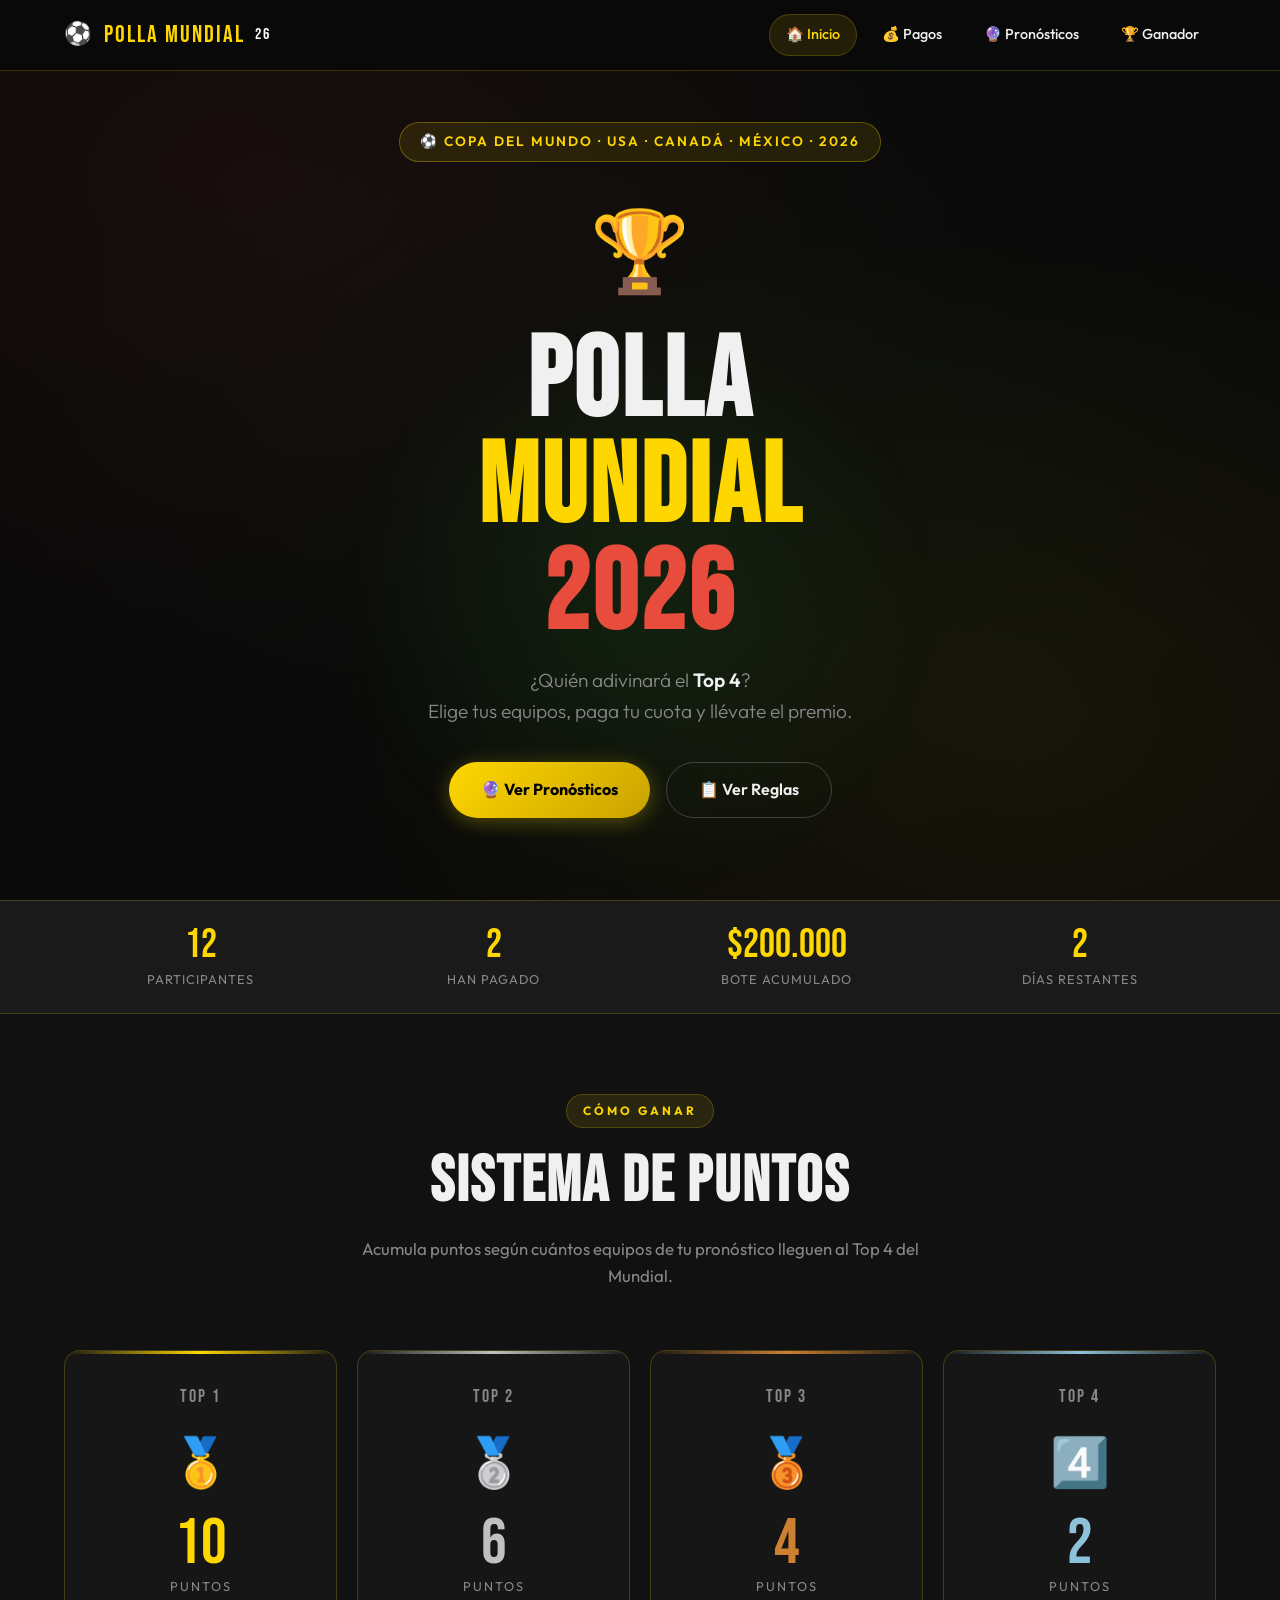
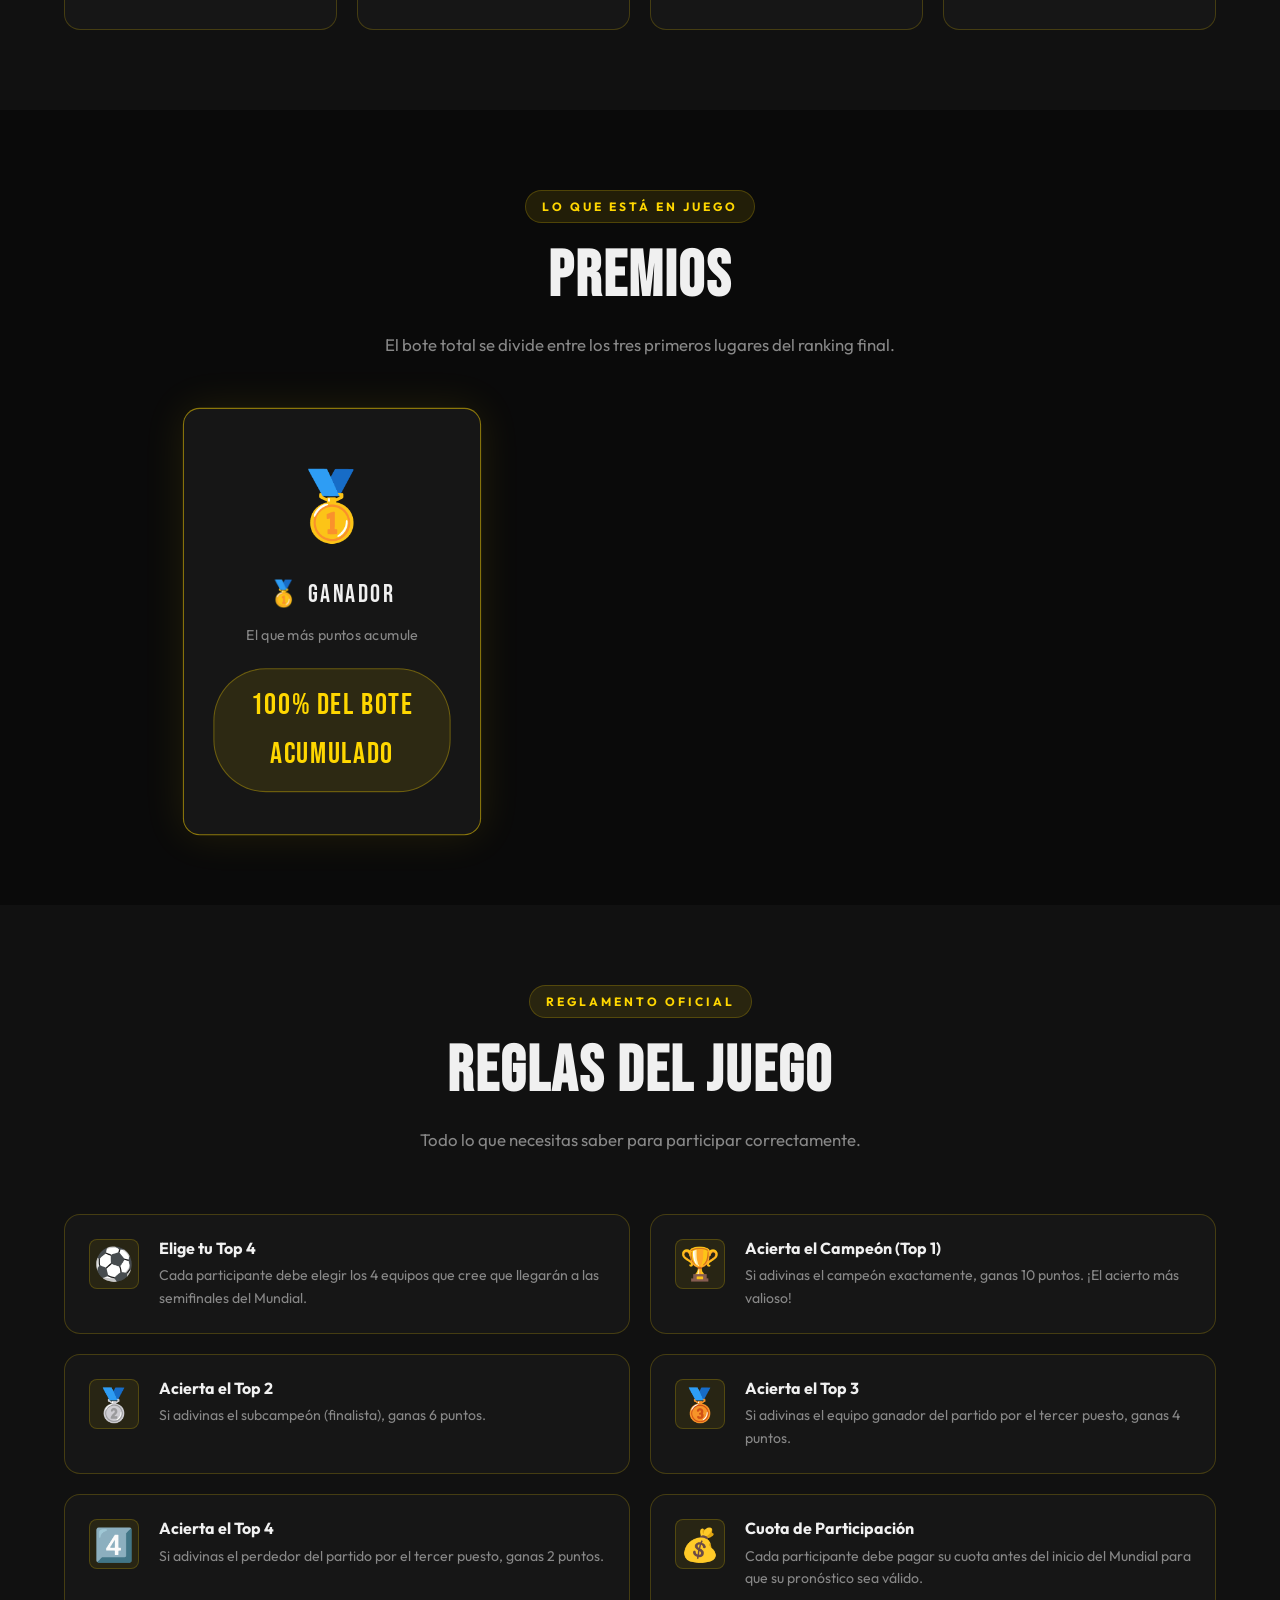
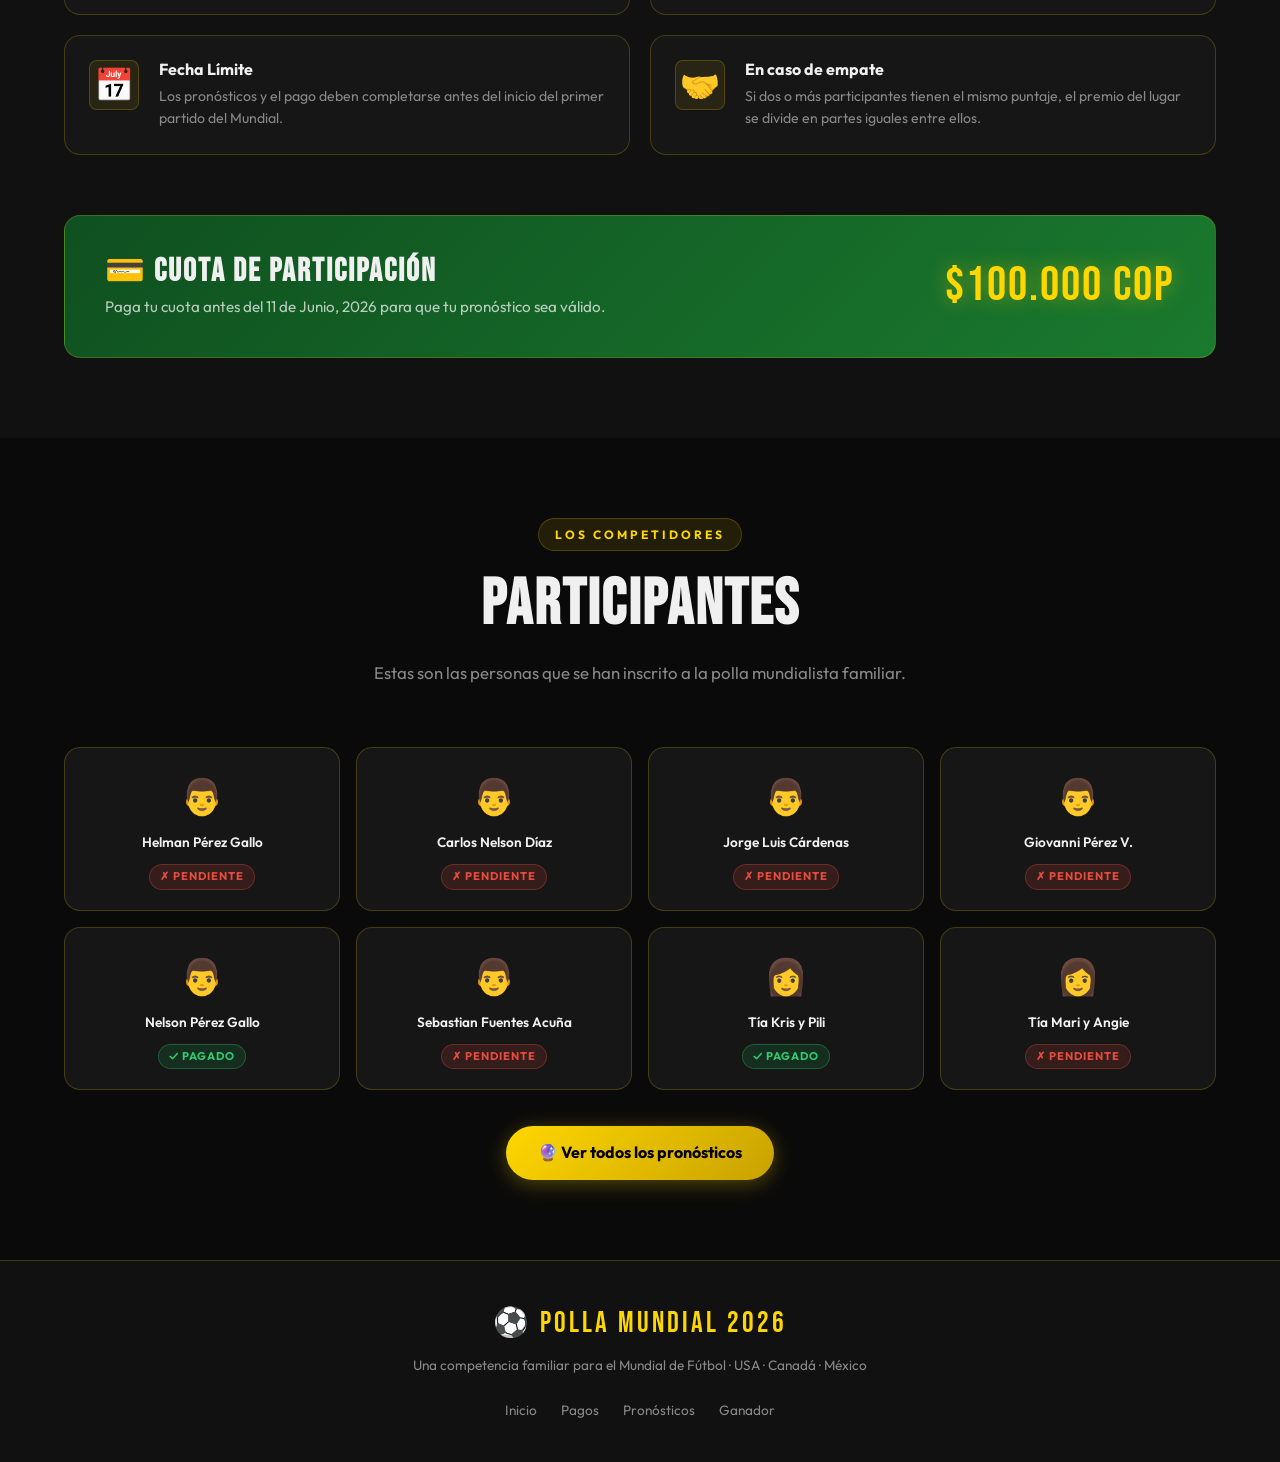
==== commit 2f8f6f09: "fix: cambiar Ganadores por Ganador y premio al 100% del bote" ====
--- a/index.html
+++ b/index.html
@@ -27,7 +27,7 @@
           <li><a href="index.html" class="active">🏠 Inicio</a></li>
           <li><a href="pagos.html">💰 Pagos</a></li>
           <li><a href="pronosticos.html">🔮 Pronósticos</a></li>
-          <li><a href="ganadores.html">🏆 Ganadores</a></li>
+          <li><a href="ganadores.html">🏆 Ganador</a></li>
         </ul>
       </div>
     </nav>
@@ -162,7 +162,7 @@
         <li><a href="index.html">Inicio</a></li>
         <li><a href="pagos.html">Pagos</a></li>
         <li><a href="pronosticos.html">Pronósticos</a></li>
-        <li><a href="ganadores.html">Ganadores</a></li>
+        <li><a href="ganadores.html">Ganador</a></li>
       </ul>
     </footer>
 
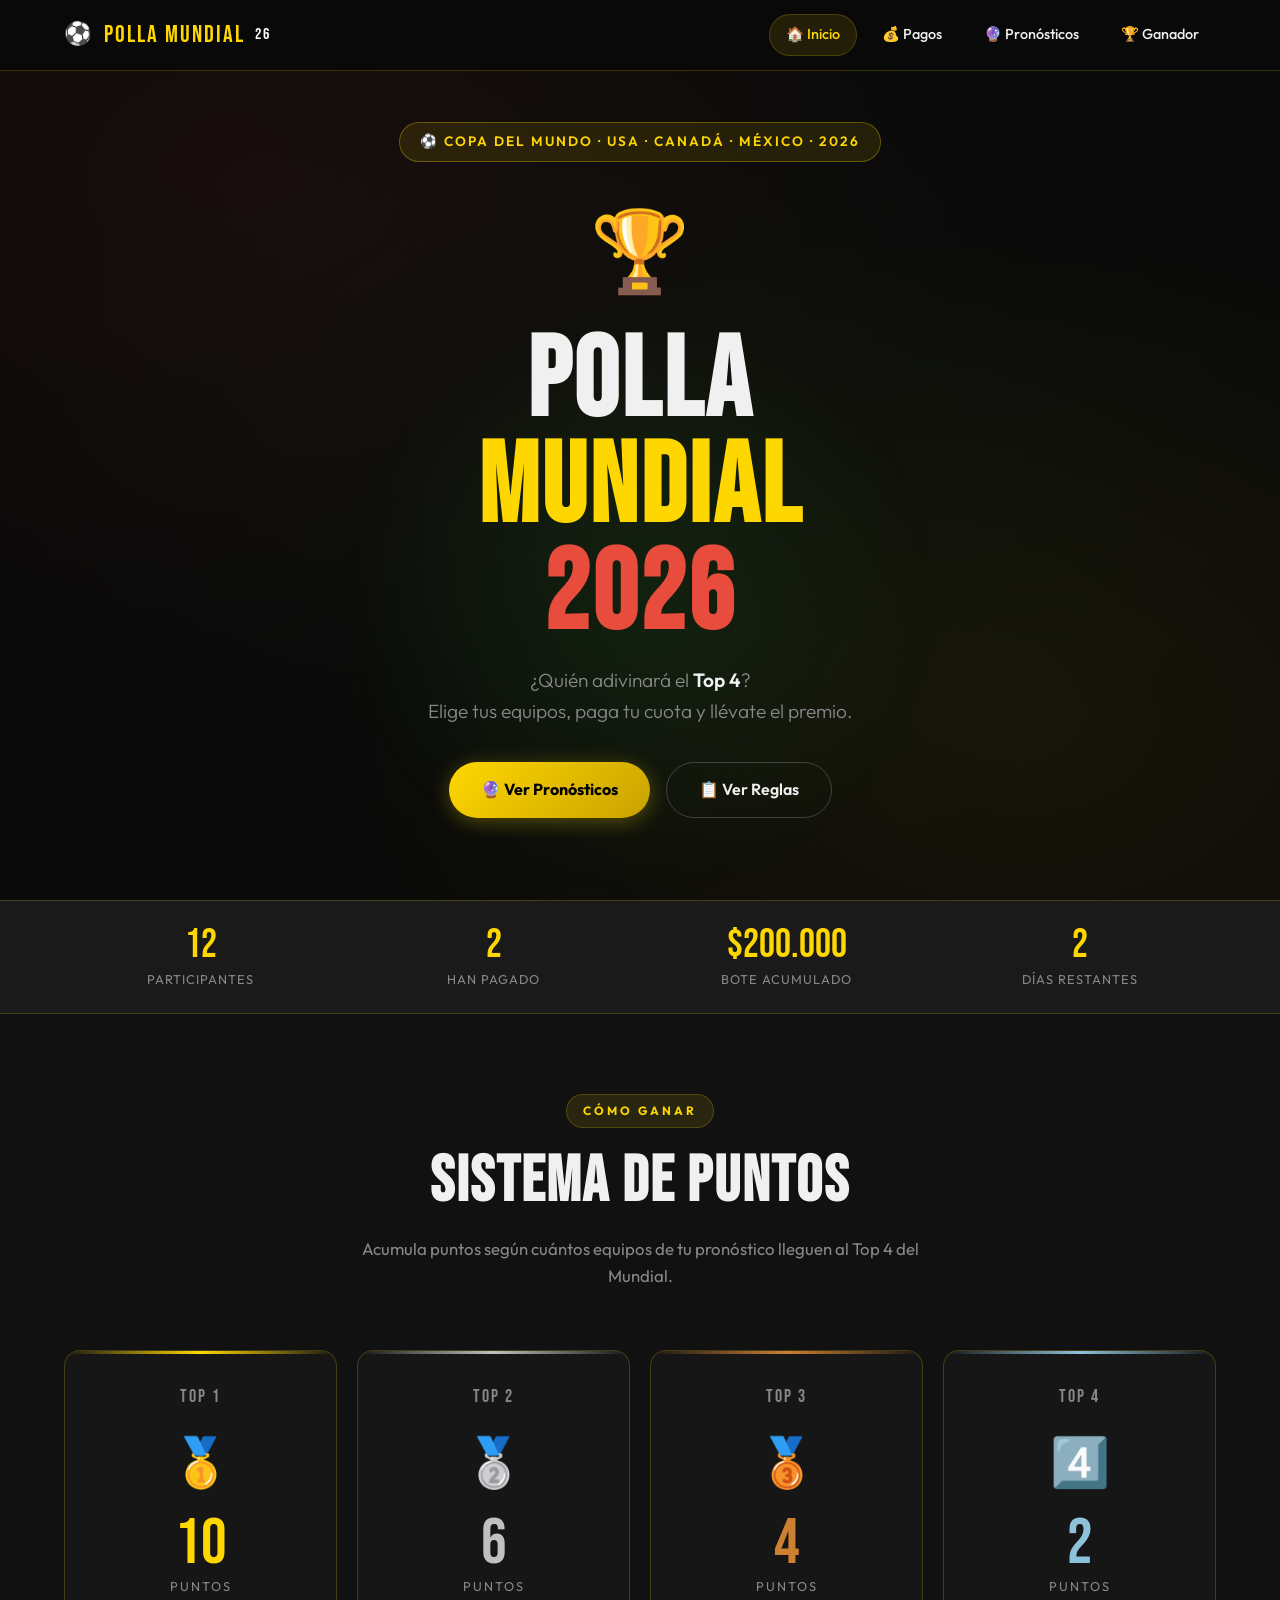
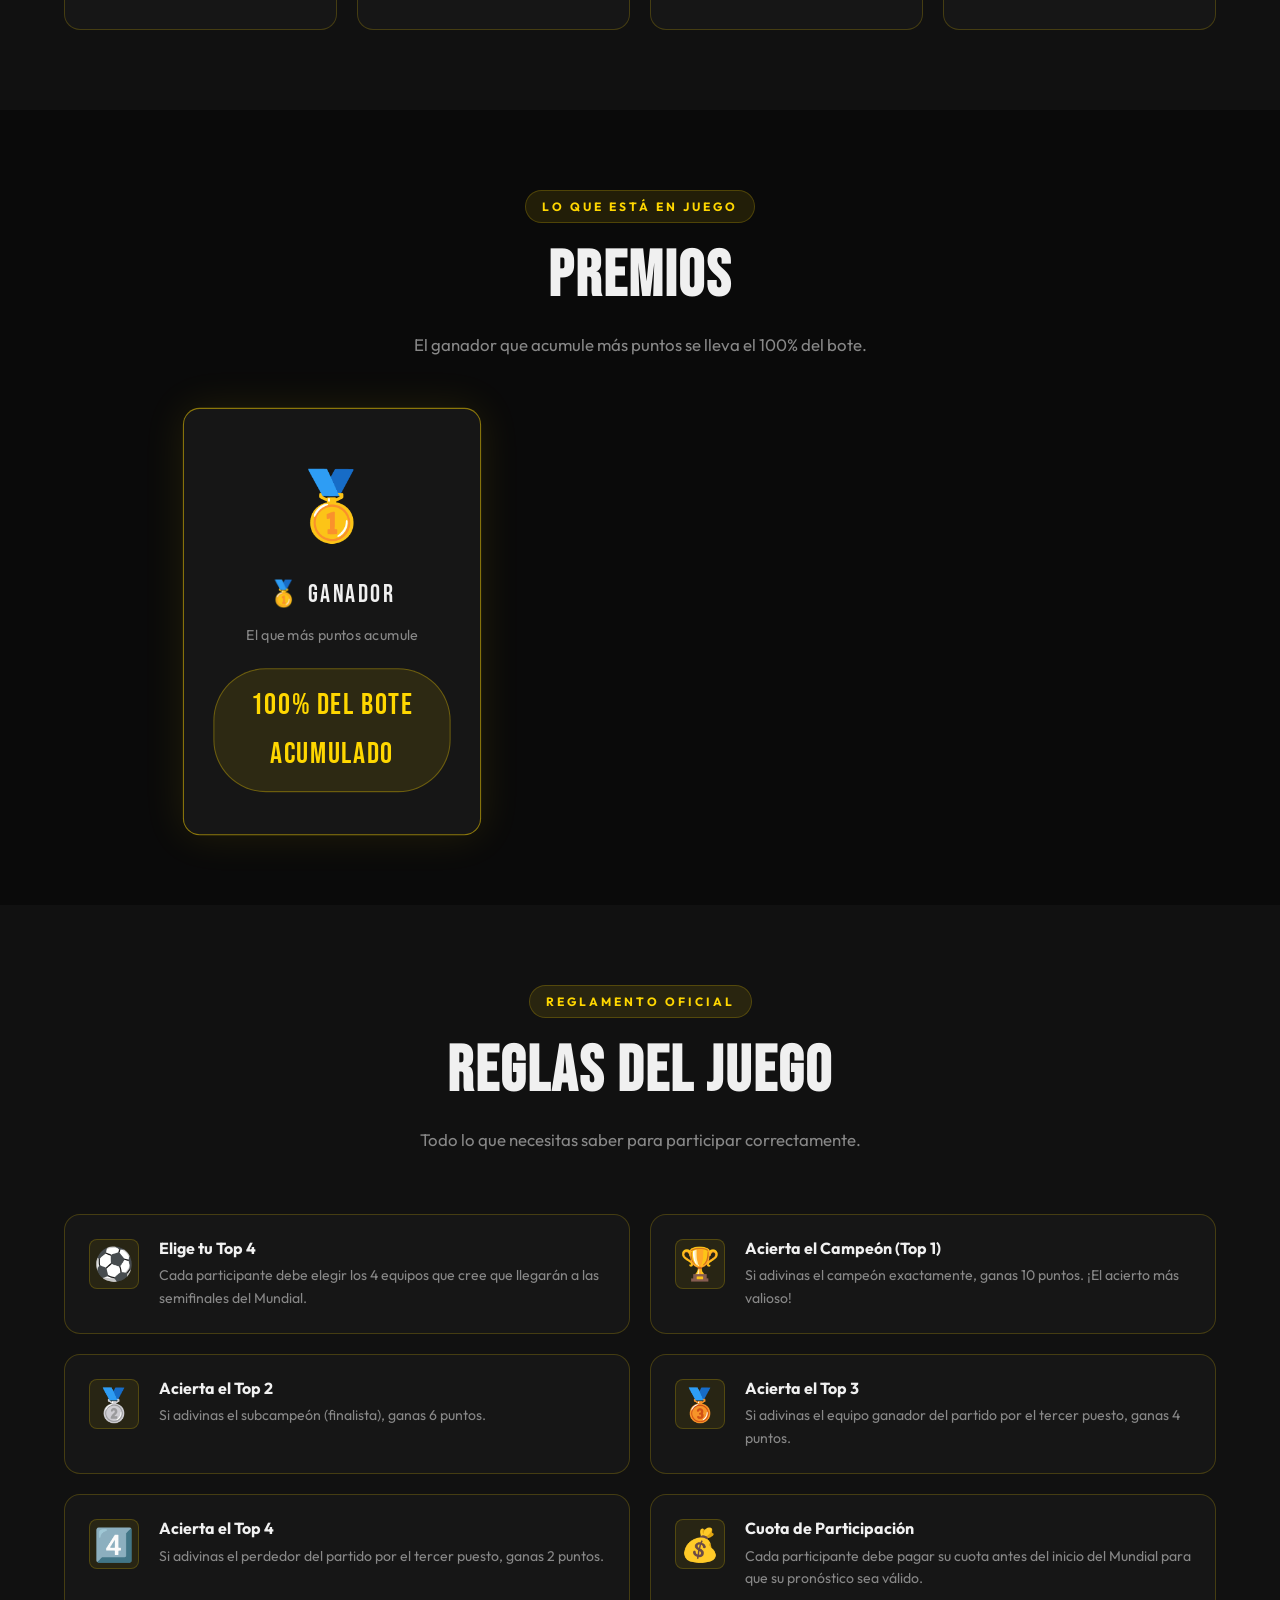
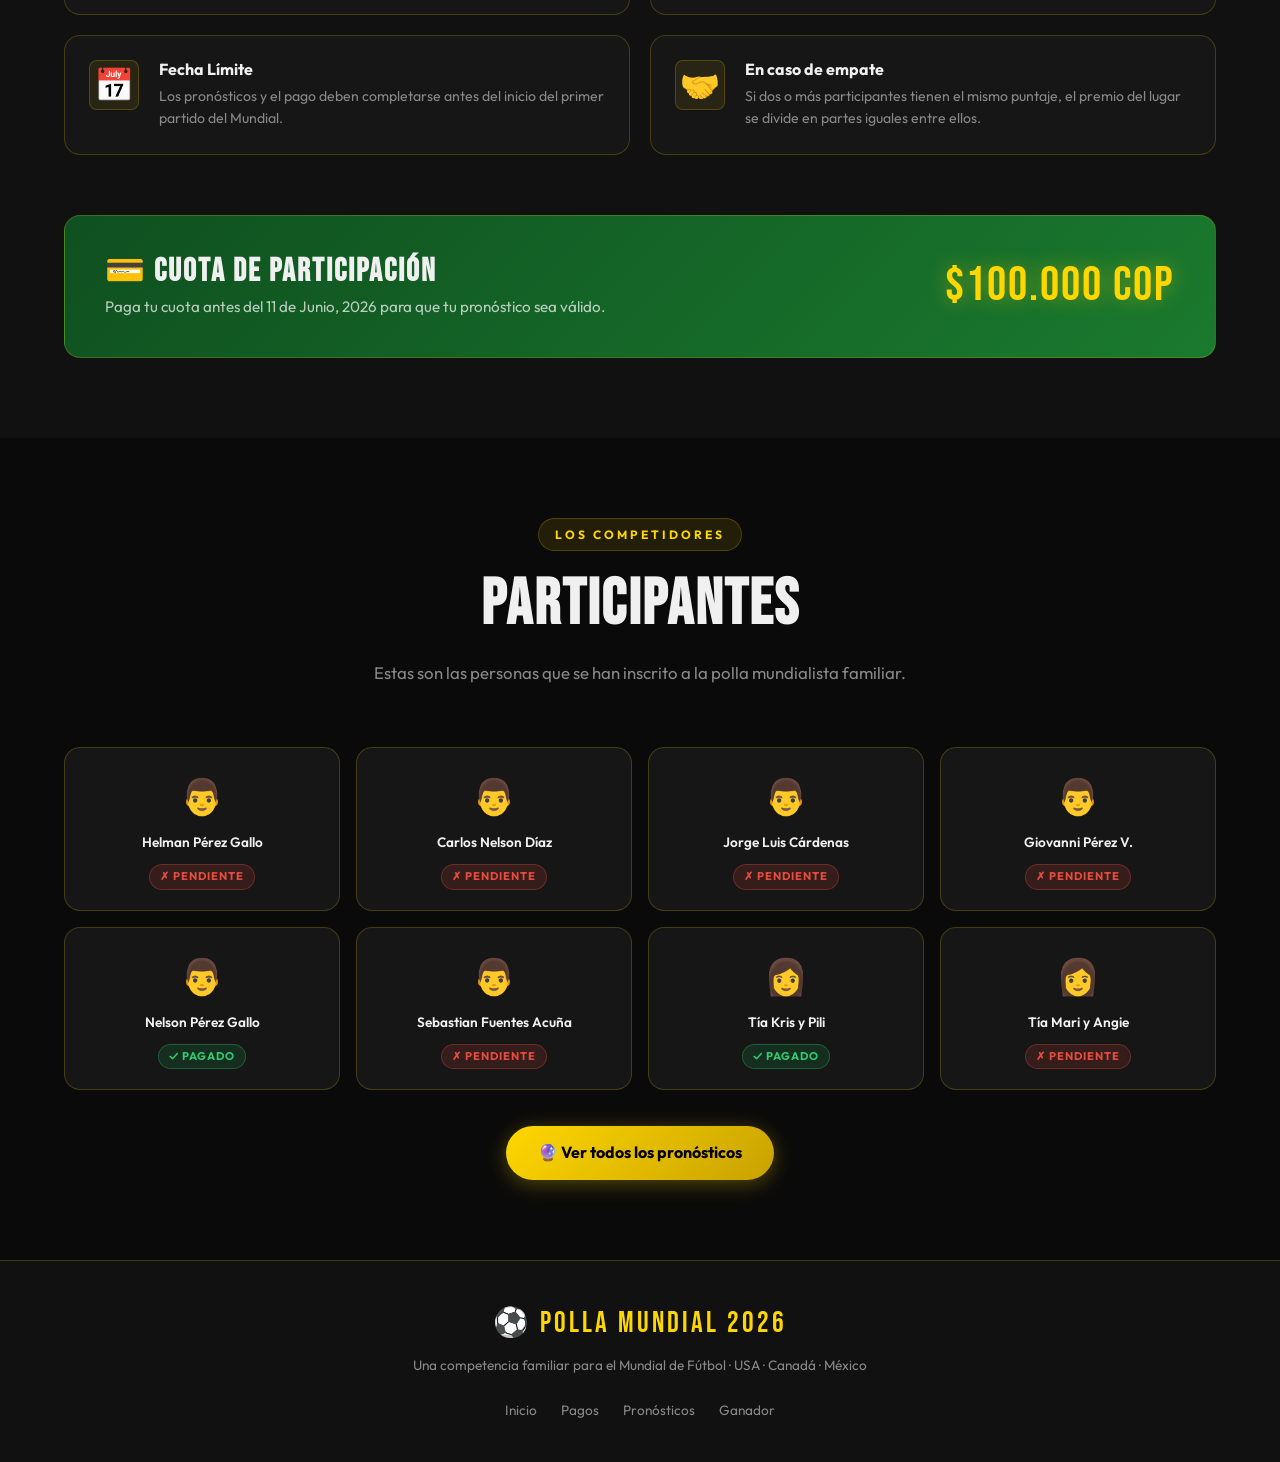
==== commit a2b66c55: "fix: corregir texto subtítulo sección PREMIOS en inicio" ====
--- a/index.html
+++ b/index.html
@@ -99,8 +99,7 @@
           <span class="section-tag">Lo que está en juego</span>
           <h2>PREMIOS</h2>
           <p>
-            El bote total se divide entre los tres primeros lugares del ranking
-            final.
+            El ganador que acumule más puntos se lleva el 100% del bote.
           </p>
         </div>
         <div class="premios-grid" id="premios-grid"></div>
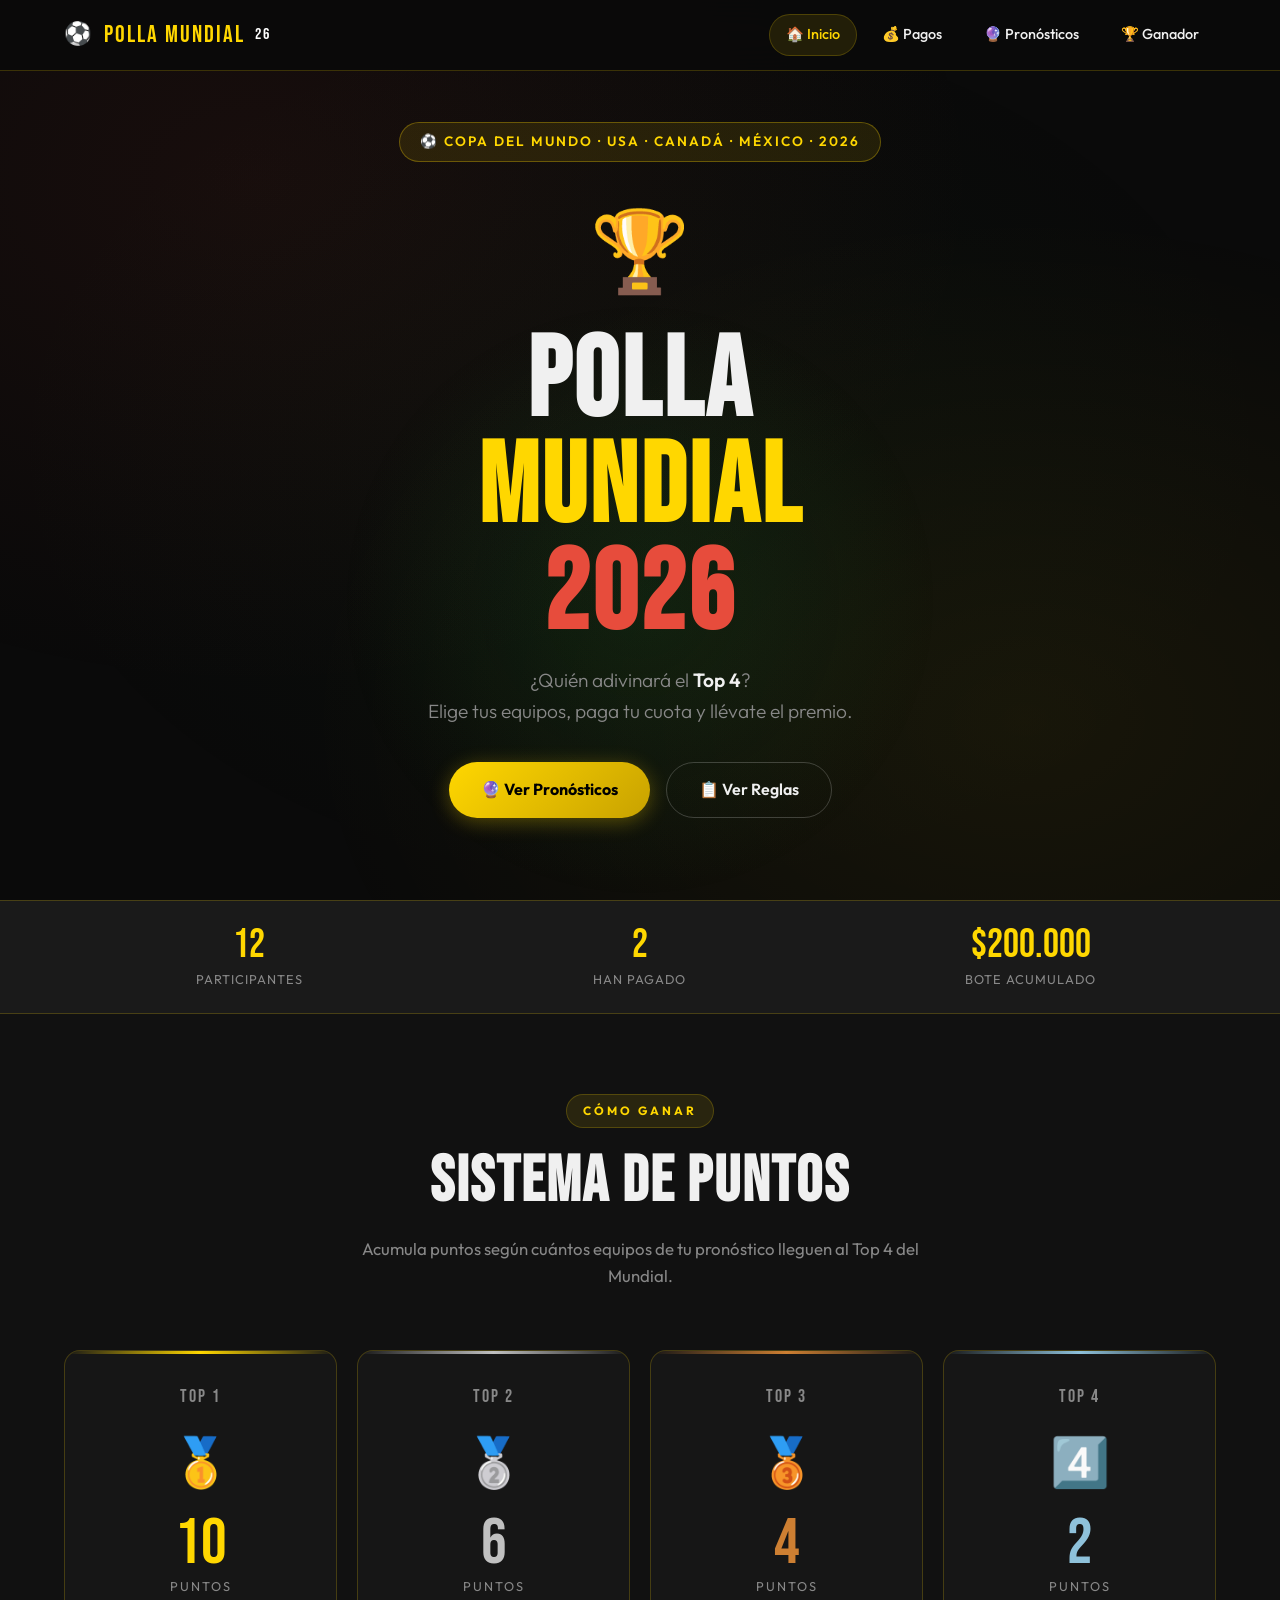
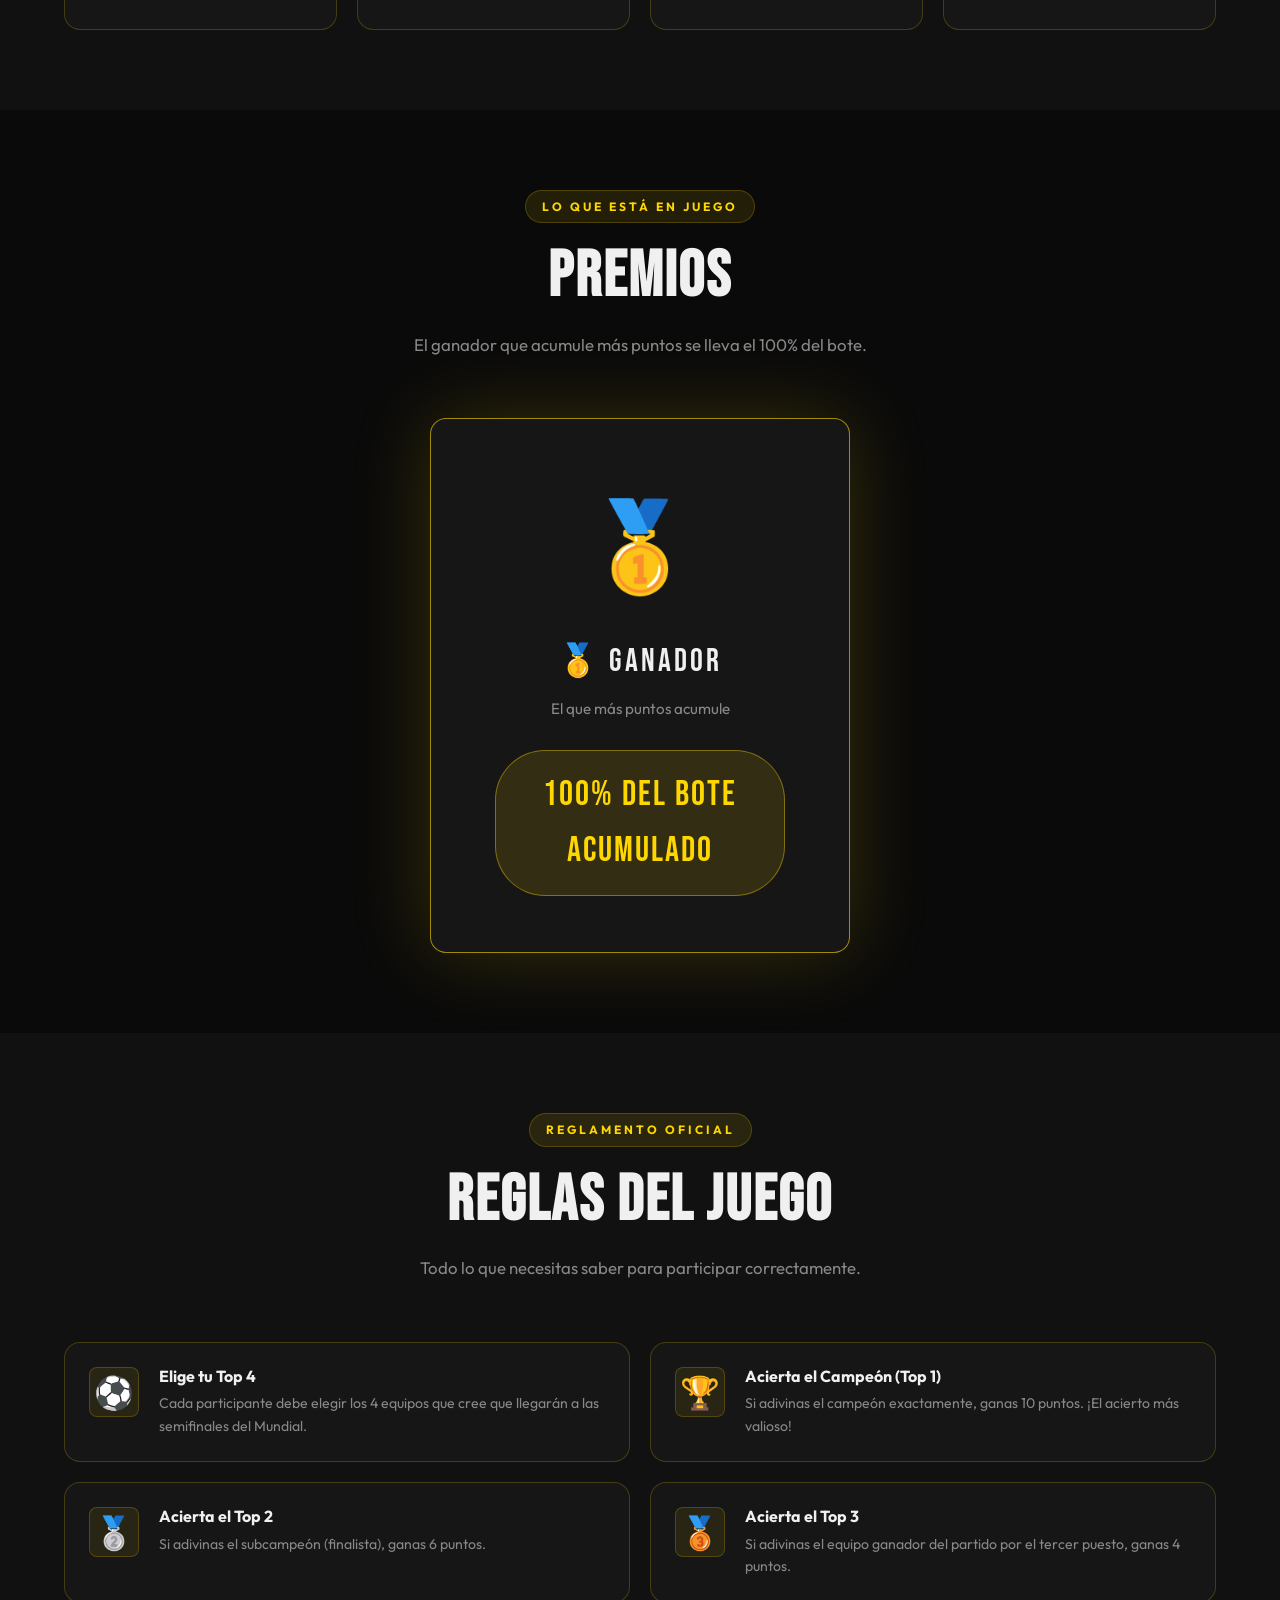
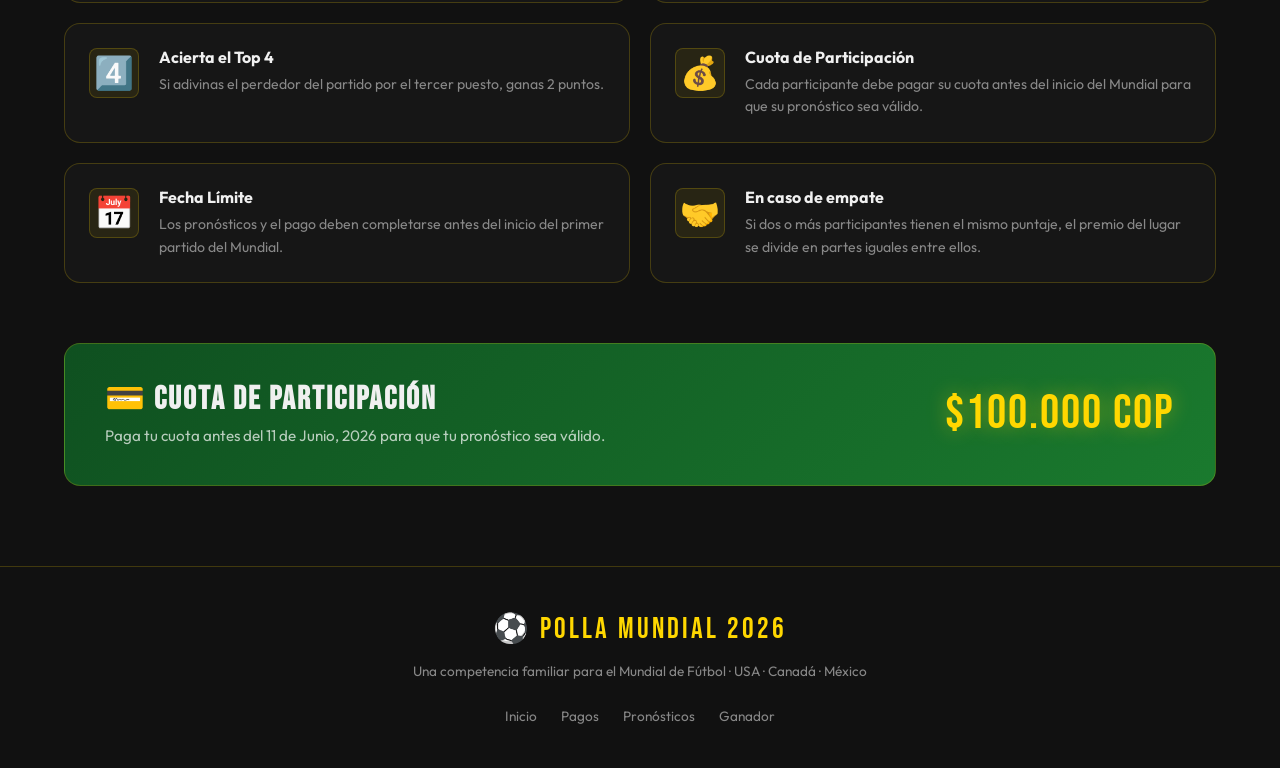
==== commit 49b5ea8e: "feat: add primary CSS styles for main index page with responsive grid layout and themes" ====
--- a/index.html
+++ b/index.html
@@ -70,10 +70,6 @@
           <div class="stat-number" id="stat-bote">$0</div>
           <div class="stat-label">Bote Acumulado</div>
         </div>
-        <div class="stat-item">
-          <div class="stat-number">2</div>
-          <div class="stat-label">Días Restantes</div>
-        </div>
       </div>
     </div>
 
@@ -98,9 +94,7 @@
         <div class="section-header">
           <span class="section-tag">Lo que está en juego</span>
           <h2>PREMIOS</h2>
-          <p>
-            El ganador que acumule más puntos se lleva el 100% del bote.
-          </p>
+          <p>El ganador que acumule más puntos se lleva el 100% del bote.</p>
         </div>
         <div class="premios-grid" id="premios-grid"></div>
       </div>
@@ -126,26 +120,6 @@
             </p>
           </div>
           <div class="cuota-amount" id="cuota-monto">---</div>
-        </div>
-      </div>
-    </section>
-
-    <!-- ===== PARTICIPANTES PREVIEW ===== -->
-    <section class="participantes-section" id="participantes">
-      <div class="section-inner">
-        <div class="section-header">
-          <span class="section-tag">Los competidores</span>
-          <h2>PARTICIPANTES</h2>
-          <p>
-            Estas son las personas que se han inscrito a la polla mundialista
-            familiar.
-          </p>
-        </div>
-        <div class="participantes-preview" id="participantes-preview"></div>
-        <div class="ver-todos-btn">
-          <a href="pronosticos.html" class="btn-primary"
-            >🔮 Ver todos los pronósticos</a
-          >
         </div>
       </div>
     </section>
--- a/css/index.css
+++ b/css/index.css
@@ -280,7 +280,7 @@
   max-width: 1200px;
   margin: 0 auto;
   display: grid;
-  grid-template-columns: repeat(4, 1fr);
+  grid-template-columns: repeat(3, 1fr);
   gap: 20px;
   text-align: center;
 }
@@ -405,8 +405,8 @@
 .premios-section { background: var(--dark); }
 
 .premios-grid {
-  display: grid;
-  grid-template-columns: repeat(3, 1fr);
+  display: flex;
+  justify-content: center;
   gap: 24px;
   max-width: 900px;
   margin: 0 auto;
@@ -414,45 +414,47 @@
 
 .premio-card {
   background: var(--dark-card);
-  border: 1px solid var(--border);
+  border: 1px solid rgba(255, 215, 0, 0.5);
   border-radius: var(--radius);
-  padding: 40px 28px;
+  padding: 56px 64px;
   text-align: center;
   position: relative;
   overflow: hidden;
   transition: all 0.3s ease;
+  box-shadow: 0 0 60px rgba(255, 215, 0, 0.12);
+  max-width: 420px;
+  width: 100%;
 }
 
 .premio-card.first {
-  transform: scale(1.05);
-  border-color: rgba(255, 215, 0, 0.5);
-  box-shadow: 0 0 40px rgba(255, 215, 0, 0.1);
-}
-
-.premio-card:hover { transform: scale(1.07); }
-
-.premio-card .medal-big { font-size: 4rem; margin-bottom: 16px; display: block; }
+  border-color: rgba(255, 215, 0, 0.6);
+  box-shadow: 0 0 80px rgba(255, 215, 0, 0.18);
+}
+
+.premio-card:hover { transform: translateY(-6px); box-shadow: 0 0 100px rgba(255, 215, 0, 0.25); }
+
+.premio-card .medal-big { font-size: 5.5rem; margin-bottom: 20px; display: block; }
 .premio-card .lugar {
   font-family: 'Bebas Neue', sans-serif;
-  font-size: 1.5rem;
-  letter-spacing: 2px;
-  margin-bottom: 8px;
+  font-size: 2rem;
+  letter-spacing: 3px;
+  margin-bottom: 10px;
 }
 
 .premio-card .desc {
-  font-size: 0.85rem;
-  color: var(--text-muted);
-  margin-bottom: 20px;
+  font-size: 0.95rem;
+  color: var(--text-muted);
+  margin-bottom: 28px;
 }
 
 .premio-card .monto {
   font-family: 'Bebas Neue', sans-serif;
-  font-size: 1.8rem;
-  letter-spacing: 1px;
-  padding: 12px 24px;
+  font-size: 2.2rem;
+  letter-spacing: 2px;
+  padding: 16px 36px;
   border-radius: 50px;
-  background: rgba(255, 215, 0, 0.1);
-  border: 1px solid rgba(255, 215, 0, 0.3);
+  background: rgba(255, 215, 0, 0.12);
+  border: 1px solid rgba(255, 215, 0, 0.4);
   color: var(--gold);
 }
 
